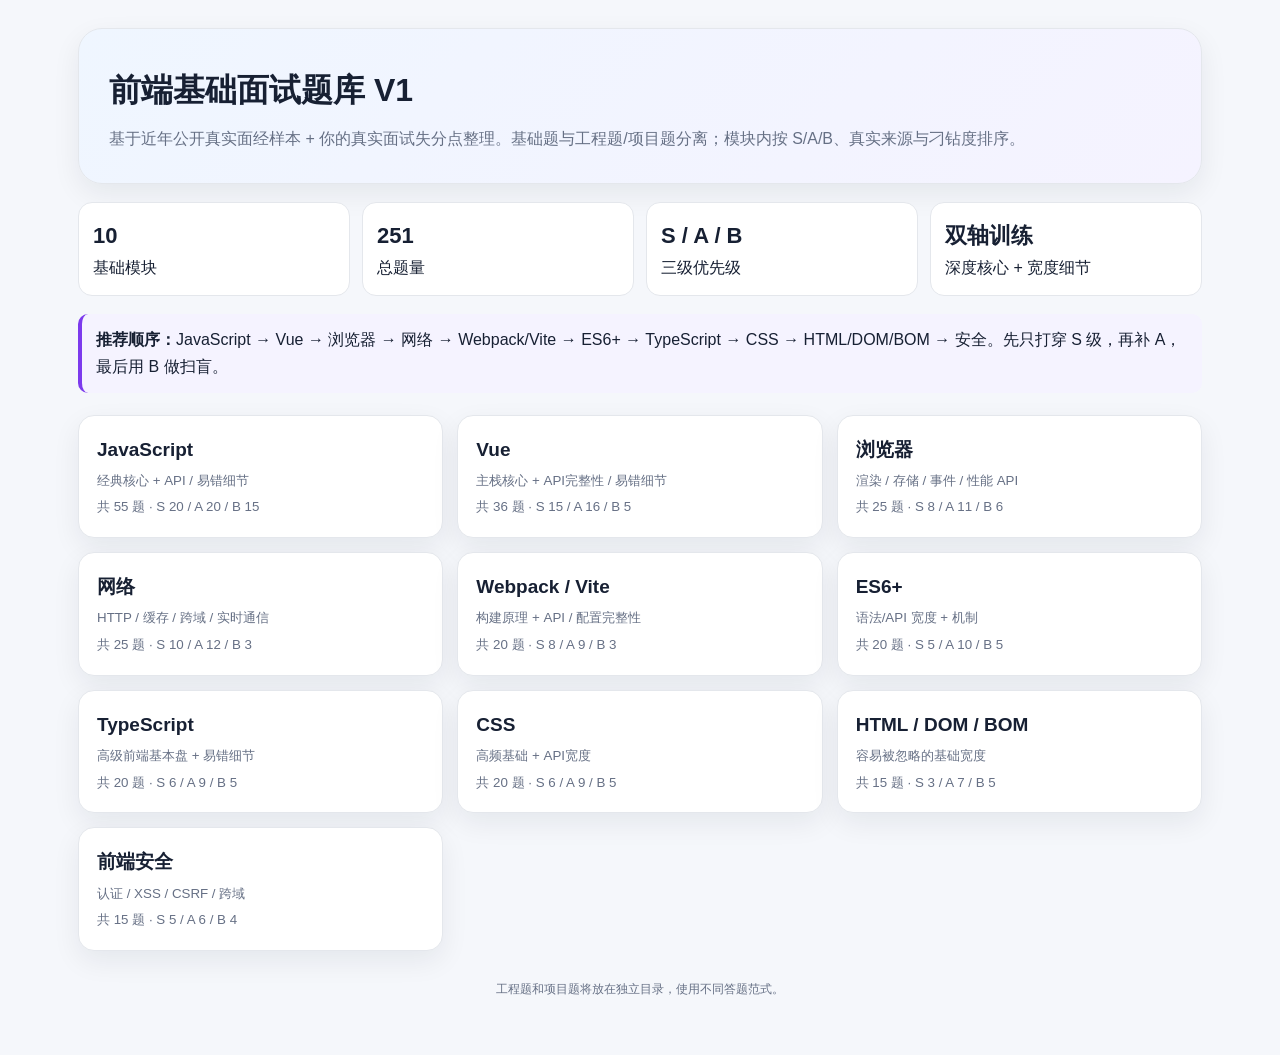
==== index.html @ 4dffb828 "初始化内容" ====
<!doctype html>
<html lang="zh-CN">

<head>
  <meta charset="utf-8">
  <meta name="viewport" content="width=device-width,initial-scale=1">
  <title>前端基础面试题库 V1</title>
  <style>
    :root {
      --bg: #f5f7fb;
      --paper: #fff;
      --text: #172033;
      --muted: #667085;
      --line: #e4e7ec;
      --primary: #2563eb;
      --primary-soft: #eff6ff;
      --accent: #7c3aed;
      --accent-soft: #f5f3ff;
      --warn: #b45309;
      --warn-soft: #fffbeb;
      --danger: #b91c1c;
      --danger-soft: #fef2f2;
      --good: #047857;
      --good-soft: #ecfdf5;
      --shadow: 0 10px 28px rgba(16, 24, 40, .07)
    }

    * {
      box-sizing: border-box
    }

    body {
      margin: 0;
      background: var(--bg);
      color: var(--text);
      font-family: -apple-system, BlinkMacSystemFont, "Segoe UI", "PingFang SC", "Microsoft YaHei", sans-serif;
      line-height: 1.7
    }

    .page {
      max-width: 1180px;
      margin: auto;
      padding: 28px
    }

    .hero {
      background: linear-gradient(135deg, var(--primary-soft), var(--accent-soft));
      border: 1px solid var(--line);
      border-radius: 24px;
      padding: 30px;
      box-shadow: var(--shadow)
    }

    h1 {
      margin: 4px 0 8px;
      font-size: 32px
    }

    .hero p {
      margin: 0;
      color: var(--muted)
    }

    .back {
      display: inline-block;
      margin-bottom: 10px;
      color: var(--primary);
      text-decoration: none;
      font-size: 13px
    }

    .toolbar {
      display: flex;
      gap: 8px;
      flex-wrap: wrap;
      margin-top: 18px
    }

    .btn {
      border: 1px solid var(--line);
      background: var(--paper);
      padding: 8px 12px;
      border-radius: 10px;
      cursor: pointer
    }

    .legend {
      display: flex;
      gap: 8px;
      flex-wrap: wrap;
      margin: 18px 0
    }

    .pill {
      padding: 5px 9px;
      border-radius: 999px;
      border: 1px solid var(--line);
      font-size: 12px
    }

    .s {
      background: var(--danger-soft);
      color: var(--danger)
    }

    .a {
      background: var(--warn-soft);
      color: var(--warn)
    }

    .b {
      background: var(--good-soft);
      color: var(--good)
    }

    .question-card {
      background: var(--paper);
      border: 1px solid var(--line);
      border-radius: 16px;
      margin: 12px 0;
      box-shadow: var(--shadow);
      overflow: hidden
    }

    .head {
      display: grid;
      grid-template-columns: 70px 1fr;
      gap: 12px;
      padding: 16px 18px;
      cursor: pointer
    }

    .rank {
      font-weight: 900;
      font-size: 18px
    }

    .title {
      font-weight: 800;
      font-size: 17px
    }

    .meta {
      display: flex;
      gap: 7px;
      flex-wrap: wrap;
      margin-top: 7px
    }

    .tag {
      font-size: 11px;
      padding: 4px 8px;
      border-radius: 999px;
      border: 1px solid var(--line);
      background: var(--bg);
      color: var(--muted)
    }

    .source {
      background: var(--primary-soft);
      color: var(--primary)
    }

    .body {
      display: none;
      padding: 0 18px 18px;
      border-top: 1px solid var(--line)
    }

    .question-card.open .body {
      display: block
    }

    .note {
      margin-top: 12px;
      background: var(--accent-soft);
      border-left: 4px solid var(--accent);
      padding: 12px 14px;
      border-radius: 10px
    }

    .placeholder {
      margin-top: 10px;
      background: var(--primary-soft);
      border-left: 4px solid var(--primary);
      padding: 12px 14px;
      border-radius: 10px;
      color: var(--muted)
    }

    .section {
      margin: 26px 0 10px;
      font-size: 20px
    }

    .index-grid {
      display: grid;
      grid-template-columns: repeat(3, 1fr);
      gap: 14px;
      margin-top: 22px
    }

    .module {
      display: block;
      text-decoration: none;
      color: var(--text);
      background: var(--paper);
      border: 1px solid var(--line);
      border-radius: 16px;
      padding: 18px;
      box-shadow: var(--shadow)
    }

    .module:hover {
      border-color: var(--primary)
    }

    .module strong {
      font-size: 19px
    }

    .module small {
      display: block;
      color: var(--muted);
      margin-top: 4px
    }

    .footer {
      text-align: center;
      color: var(--muted);
      font-size: 12px;
      padding: 28px
    }

    .summary {
      display: grid;
      grid-template-columns: repeat(4, 1fr);
      gap: 12px;
      margin: 18px 0
    }

    .summary div {
      background: var(--paper);
      border: 1px solid var(--line);
      border-radius: 14px;
      padding: 14px
    }

    .summary strong {
      display: block;
      font-size: 22px
    }

    @media(max-width:800px) {
      .page {
        padding: 14px
      }

      .index-grid {
        grid-template-columns: 1fr
      }

      .summary {
        grid-template-columns: repeat(2, 1fr)
      }

      .head {
        grid-template-columns: 55px 1fr
      }
    }

  </style>
</head>

<body>
  <div class="page">
    <header class="hero">
      <h1>前端基础面试题库 V1</h1>
      <p>基于近年公开真实面经样本 + 你的真实面试失分点整理。基础题与工程题/项目题分离；模块内按 S/A/B、真实来源与刁钻度排序。</p>
    </header>
    <section class="summary">
      <div><strong>10</strong><span>基础模块</span></div>
      <div><strong>251</strong><span>总题量</span></div>
      <div><strong>S / A / B</strong><span>三级优先级</span></div>
      <div><strong>双轴训练</strong><span>深度核心 + 宽度细节</span></div>
    </section>
    <div class="note"><strong>推荐顺序：</strong>JavaScript → Vue → 浏览器 → 网络 → Webpack/Vite → ES6+ → TypeScript → CSS → HTML/DOM/BOM → 安全。先只打穿 S 级，再补 A，最后用 B 做扫盲。</div>
    <div class="index-grid"><a class="module" href="javascript.html"><strong>JavaScript</strong><small>经典核心 + API / 易错细节</small><small>共 55 题 · S 20 / A 20 / B 15</small></a><a class="module" href="vue.html"><strong>Vue</strong><small>主栈核心 + API完整性 / 易错细节</small><small>共 36 题 · S 15 / A 16 / B 5</small></a><a class="module" href="browser.html"><strong>浏览器</strong><small>渲染 / 存储 / 事件 / 性能 API</small><small>共 25 题 · S 8 / A 11 / B 6</small></a><a class="module" href="network.html"><strong>网络</strong><small>HTTP / 缓存 / 跨域 / 实时通信</small><small>共 25 题 · S 10 / A 12 / B 3</small></a><a class="module" href="webpack-vite.html"><strong>Webpack / Vite</strong><small>构建原理 + API / 配置完整性</small><small>共 20 题 · S 8 / A 9 / B 3</small></a><a class="module" href="es6.html"><strong>ES6+</strong><small>语法/API 宽度 + 机制</small><small>共 20 题 · S 5 / A 10 / B 5</small></a><a class="module" href="typescript.html"><strong>TypeScript</strong><small>高级前端基本盘 + 易错细节</small><small>共 20 题 · S 6 / A 9 / B 5</small></a><a class="module" href="css.html"><strong>CSS</strong><small>高频基础 + API宽度</small><small>共 20 题 · S 6 / A 9 / B 5</small></a><a class="module" href="html-dom.html"><strong>HTML / DOM / BOM</strong><small>容易被忽略的基础宽度</small><small>共 15 题 · S 3 / A 7 / B 5</small></a><a class="module" href="security.html"><strong>前端安全</strong><small>认证 / XSS / CSRF / 跨域</small><small>共 15 题 · S 5 / A 6 / B 4</small></a></div>
    <div class="footer">工程题和项目题将放在独立目录，使用不同答题范式。</div>
  </div>
</body>

</html>
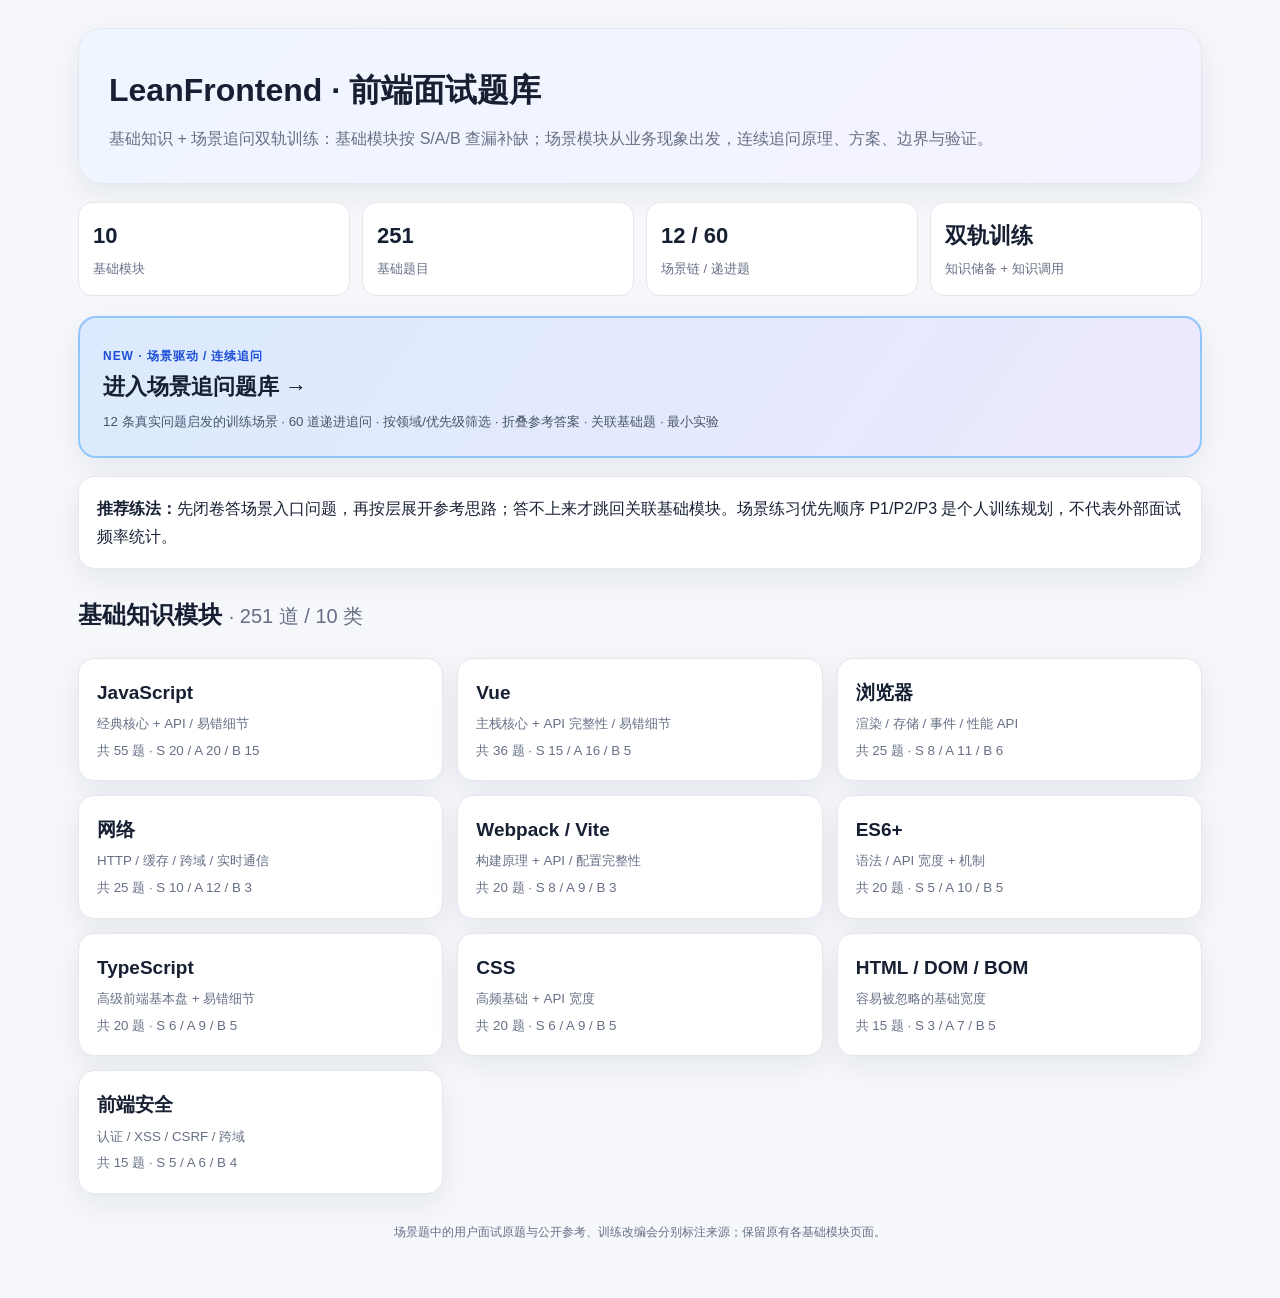
==== commit 7972a0f3: "feat: surface scenario interview practice on homepage" ====
--- a/index.html
+++ b/index.html
@@ -1,293 +1,22 @@
 <!doctype html>
-<html lang="zh-CN">
-
-<head>
-  <meta charset="utf-8">
-  <meta name="viewport" content="width=device-width,initial-scale=1">
-  <title>前端基础面试题库 V1</title>
-  <style>
-    :root {
-      --bg: #f5f7fb;
-      --paper: #fff;
-      --text: #172033;
-      --muted: #667085;
-      --line: #e4e7ec;
-      --primary: #2563eb;
-      --primary-soft: #eff6ff;
-      --accent: #7c3aed;
-      --accent-soft: #f5f3ff;
-      --warn: #b45309;
-      --warn-soft: #fffbeb;
-      --danger: #b91c1c;
-      --danger-soft: #fef2f2;
-      --good: #047857;
-      --good-soft: #ecfdf5;
-      --shadow: 0 10px 28px rgba(16, 24, 40, .07)
-    }
-
-    * {
-      box-sizing: border-box
-    }
-
-    body {
-      margin: 0;
-      background: var(--bg);
-      color: var(--text);
-      font-family: -apple-system, BlinkMacSystemFont, "Segoe UI", "PingFang SC", "Microsoft YaHei", sans-serif;
-      line-height: 1.7
-    }
-
-    .page {
-      max-width: 1180px;
-      margin: auto;
-      padding: 28px
-    }
-
-    .hero {
-      background: linear-gradient(135deg, var(--primary-soft), var(--accent-soft));
-      border: 1px solid var(--line);
-      border-radius: 24px;
-      padding: 30px;
-      box-shadow: var(--shadow)
-    }
-
-    h1 {
-      margin: 4px 0 8px;
-      font-size: 32px
-    }
-
-    .hero p {
-      margin: 0;
-      color: var(--muted)
-    }
-
-    .back {
-      display: inline-block;
-      margin-bottom: 10px;
-      color: var(--primary);
-      text-decoration: none;
-      font-size: 13px
-    }
-
-    .toolbar {
-      display: flex;
-      gap: 8px;
-      flex-wrap: wrap;
-      margin-top: 18px
-    }
-
-    .btn {
-      border: 1px solid var(--line);
-      background: var(--paper);
-      padding: 8px 12px;
-      border-radius: 10px;
-      cursor: pointer
-    }
-
-    .legend {
-      display: flex;
-      gap: 8px;
-      flex-wrap: wrap;
-      margin: 18px 0
-    }
-
-    .pill {
-      padding: 5px 9px;
-      border-radius: 999px;
-      border: 1px solid var(--line);
-      font-size: 12px
-    }
-
-    .s {
-      background: var(--danger-soft);
-      color: var(--danger)
-    }
-
-    .a {
-      background: var(--warn-soft);
-      color: var(--warn)
-    }
-
-    .b {
-      background: var(--good-soft);
-      color: var(--good)
-    }
-
-    .question-card {
-      background: var(--paper);
-      border: 1px solid var(--line);
-      border-radius: 16px;
-      margin: 12px 0;
-      box-shadow: var(--shadow);
-      overflow: hidden
-    }
-
-    .head {
-      display: grid;
-      grid-template-columns: 70px 1fr;
-      gap: 12px;
-      padding: 16px 18px;
-      cursor: pointer
-    }
-
-    .rank {
-      font-weight: 900;
-      font-size: 18px
-    }
-
-    .title {
-      font-weight: 800;
-      font-size: 17px
-    }
-
-    .meta {
-      display: flex;
-      gap: 7px;
-      flex-wrap: wrap;
-      margin-top: 7px
-    }
-
-    .tag {
-      font-size: 11px;
-      padding: 4px 8px;
-      border-radius: 999px;
-      border: 1px solid var(--line);
-      background: var(--bg);
-      color: var(--muted)
-    }
-
-    .source {
-      background: var(--primary-soft);
-      color: var(--primary)
-    }
-
-    .body {
-      display: none;
-      padding: 0 18px 18px;
-      border-top: 1px solid var(--line)
-    }
-
-    .question-card.open .body {
-      display: block
-    }
-
-    .note {
-      margin-top: 12px;
-      background: var(--accent-soft);
-      border-left: 4px solid var(--accent);
-      padding: 12px 14px;
-      border-radius: 10px
-    }
-
-    .placeholder {
-      margin-top: 10px;
-      background: var(--primary-soft);
-      border-left: 4px solid var(--primary);
-      padding: 12px 14px;
-      border-radius: 10px;
-      color: var(--muted)
-    }
-
-    .section {
-      margin: 26px 0 10px;
-      font-size: 20px
-    }
-
-    .index-grid {
-      display: grid;
-      grid-template-columns: repeat(3, 1fr);
-      gap: 14px;
-      margin-top: 22px
-    }
-
-    .module {
-      display: block;
-      text-decoration: none;
-      color: var(--text);
-      background: var(--paper);
-      border: 1px solid var(--line);
-      border-radius: 16px;
-      padding: 18px;
-      box-shadow: var(--shadow)
-    }
-
-    .module:hover {
-      border-color: var(--primary)
-    }
-
-    .module strong {
-      font-size: 19px
-    }
-
-    .module small {
-      display: block;
-      color: var(--muted);
-      margin-top: 4px
-    }
-
-    .footer {
-      text-align: center;
-      color: var(--muted);
-      font-size: 12px;
-      padding: 28px
-    }
-
-    .summary {
-      display: grid;
-      grid-template-columns: repeat(4, 1fr);
-      gap: 12px;
-      margin: 18px 0
-    }
-
-    .summary div {
-      background: var(--paper);
-      border: 1px solid var(--line);
-      border-radius: 14px;
-      padding: 14px
-    }
-
-    .summary strong {
-      display: block;
-      font-size: 22px
-    }
-
-    @media(max-width:800px) {
-      .page {
-        padding: 14px
-      }
-
-      .index-grid {
-        grid-template-columns: 1fr
-      }
-
-      .summary {
-        grid-template-columns: repeat(2, 1fr)
-      }
-
-      .head {
-        grid-template-columns: 55px 1fr
-      }
-    }
-
-  </style>
-</head>
-
-<body>
-  <div class="page">
-    <header class="hero">
-      <h1>前端基础面试题库 V1</h1>
-      <p>基于近年公开真实面经样本 + 你的真实面试失分点整理。基础题与工程题/项目题分离；模块内按 S/A/B、真实来源与刁钻度排序。</p>
-    </header>
-    <section class="summary">
-      <div><strong>10</strong><span>基础模块</span></div>
-      <div><strong>251</strong><span>总题量</span></div>
-      <div><strong>S / A / B</strong><span>三级优先级</span></div>
-      <div><strong>双轴训练</strong><span>深度核心 + 宽度细节</span></div>
-    </section>
-    <div class="note"><strong>推荐顺序：</strong>JavaScript → Vue → 浏览器 → 网络 → Webpack/Vite → ES6+ → TypeScript → CSS → HTML/DOM/BOM → 安全。先只打穿 S 级，再补 A，最后用 B 做扫盲。</div>
-    <div class="index-grid"><a class="module" href="javascript.html"><strong>JavaScript</strong><small>经典核心 + API / 易错细节</small><small>共 55 题 · S 20 / A 20 / B 15</small></a><a class="module" href="vue.html"><strong>Vue</strong><small>主栈核心 + API完整性 / 易错细节</small><small>共 36 题 · S 15 / A 16 / B 5</small></a><a class="module" href="browser.html"><strong>浏览器</strong><small>渲染 / 存储 / 事件 / 性能 API</small><small>共 25 题 · S 8 / A 11 / B 6</small></a><a class="module" href="network.html"><strong>网络</strong><small>HTTP / 缓存 / 跨域 / 实时通信</small><small>共 25 题 · S 10 / A 12 / B 3</small></a><a class="module" href="webpack-vite.html"><strong>Webpack / Vite</strong><small>构建原理 + API / 配置完整性</small><small>共 20 题 · S 8 / A 9 / B 3</small></a><a class="module" href="es6.html"><strong>ES6+</strong><small>语法/API 宽度 + 机制</small><small>共 20 题 · S 5 / A 10 / B 5</small></a><a class="module" href="typescript.html"><strong>TypeScript</strong><small>高级前端基本盘 + 易错细节</small><small>共 20 题 · S 6 / A 9 / B 5</small></a><a class="module" href="css.html"><strong>CSS</strong><small>高频基础 + API宽度</small><small>共 20 题 · S 6 / A 9 / B 5</small></a><a class="module" href="html-dom.html"><strong>HTML / DOM / BOM</strong><small>容易被忽略的基础宽度</small><small>共 15 题 · S 3 / A 7 / B 5</small></a><a class="module" href="security.html"><strong>前端安全</strong><small>认证 / XSS / CSRF / 跨域</small><small>共 15 题 · S 5 / A 6 / B 4</small></a></div>
-    <div class="footer">工程题和项目题将放在独立目录，使用不同答题范式。</div>
-  </div>
-</body>
-
-</html>
+<html lang="zh-CN"><head><meta charset="utf-8"><meta name="viewport" content="width=device-width,initial-scale=1"><title>LeanFrontend · 前端面试题库</title>
+<style>
+:root{--bg:#f5f7fb;--paper:#fff;--text:#172033;--muted:#667085;--line:#e4e7ec;--primary:#2563eb;--primary-soft:#eff6ff;--accent-soft:#f5f3ff;--warn:#b45309;--warn-soft:#fffbeb;--danger:#b91c1c;--danger-soft:#fef2f2;--good:#047857;--good-soft:#ecfdf5;--shadow:0 10px 28px rgba(16,24,40,.07)}*{box-sizing:border-box}body{margin:0;background:var(--bg);color:var(--text);font-family:-apple-system,BlinkMacSystemFont,'Segoe UI','PingFang SC','Microsoft YaHei',sans-serif;line-height:1.7}.page{max-width:1180px;margin:auto;padding:28px}.hero{background:linear-gradient(135deg,var(--primary-soft),var(--accent-soft));border:1px solid var(--line);border-radius:24px;padding:30px;box-shadow:var(--shadow)}h1{margin:4px 0 8px;font-size:32px}.hero p{margin:0;color:var(--muted)}.note{margin:18px 0;background:var(--paper);border:1px solid var(--line);border-radius:16px;padding:18px;box-shadow:var(--shadow)}.summary{display:grid;grid-template-columns:repeat(4,1fr);gap:12px;margin:18px 0}.summary div{background:var(--paper);border:1px solid var(--line);border-radius:14px;padding:14px}.summary strong{display:block;font-size:22px}.summary span{color:var(--muted);font-size:13px}.index-grid{display:grid;grid-template-columns:repeat(3,1fr);gap:14px;margin-top:22px}.module{display:block;text-decoration:none;color:var(--text);background:var(--paper);border:1px solid var(--line);border-radius:16px;padding:18px;box-shadow:var(--shadow)}.module:hover{border-color:var(--primary)}.module strong{font-size:19px}.module small{display:block;color:var(--muted);margin-top:4px}.scenario{display:block;margin-top:20px;padding:23px;text-decoration:none;color:var(--text);background:linear-gradient(125deg,#dbeafe,#ede9fe);border:2px solid #93c5fd;border-radius:18px;box-shadow:var(--shadow)}.scenario strong{font-size:22px}.scenario small{display:block;color:#475569;margin-top:5px}.eyebrow{font-size:12px;letter-spacing:.08em;color:#1d4ed8;font-weight:800}.section{margin:26px 0 8px}.footer{text-align:center;color:var(--muted);font-size:12px;padding:28px}@media(max-width:800px){.page{padding:14px}.index-grid{grid-template-columns:1fr}.summary{grid-template-columns:repeat(2,1fr)}.hero{padding:22px}h1{font-size:26px}}
+</style></head>
+<body><main class="page"><header class="hero"><h1>LeanFrontend · 前端面试题库</h1><p>基础知识 + 场景追问双轨训练：基础模块按 S/A/B 查漏补缺；场景模块从业务现象出发，连续追问原理、方案、边界与验证。</p></header>
+<section class="summary"><div><strong>10</strong><span>基础模块</span></div><div><strong>251</strong><span>基础题目</span></div><div><strong>12 / 60</strong><span>场景链 / 递进题</span></div><div><strong>双轨训练</strong><span>知识储备 + 知识调用</span></div></section>
+<a class="scenario" href="scenarios.html"><span class="eyebrow">NEW · 场景驱动 / 连续追问</span><br><strong>进入场景追问题库 →</strong><small>12 条真实问题启发的训练场景 · 60 道递进追问 · 按领域/优先级筛选 · 折叠参考答案 · 关联基础题 · 最小实验</small></a>
+<div class="note"><strong>推荐练法：</strong>先闭卷答场景入口问题，再按层展开参考思路；答不上来才跳回关联基础模块。场景练习优先顺序 P1/P2/P3 是个人训练规划，不代表外部面试频率统计。</div>
+<h2 class="section">基础知识模块 <small style="font-weight:normal;color:var(--muted)">· 251 道 / 10 类</small></h2>
+<div class="index-grid">
+<a class="module" href="javascript.html"><strong>JavaScript</strong><small>经典核心 + API / 易错细节</small><small>共 55 题 · S 20 / A 20 / B 15</small></a>
+<a class="module" href="vue.html"><strong>Vue</strong><small>主栈核心 + API 完整性 / 易错细节</small><small>共 36 题 · S 15 / A 16 / B 5</small></a>
+<a class="module" href="browser.html"><strong>浏览器</strong><small>渲染 / 存储 / 事件 / 性能 API</small><small>共 25 题 · S 8 / A 11 / B 6</small></a>
+<a class="module" href="network.html"><strong>网络</strong><small>HTTP / 缓存 / 跨域 / 实时通信</small><small>共 25 题 · S 10 / A 12 / B 3</small></a>
+<a class="module" href="webpack-vite.html"><strong>Webpack / Vite</strong><small>构建原理 + API / 配置完整性</small><small>共 20 题 · S 8 / A 9 / B 3</small></a>
+<a class="module" href="es6.html"><strong>ES6+</strong><small>语法 / API 宽度 + 机制</small><small>共 20 题 · S 5 / A 10 / B 5</small></a>
+<a class="module" href="typescript.html"><strong>TypeScript</strong><small>高级前端基本盘 + 易错细节</small><small>共 20 题 · S 6 / A 9 / B 5</small></a>
+<a class="module" href="css.html"><strong>CSS</strong><small>高频基础 + API 宽度</small><small>共 20 题 · S 6 / A 9 / B 5</small></a>
+<a class="module" href="html-dom.html"><strong>HTML / DOM / BOM</strong><small>容易被忽略的基础宽度</small><small>共 15 题 · S 3 / A 7 / B 5</small></a>
+<a class="module" href="security.html"><strong>前端安全</strong><small>认证 / XSS / CSRF / 跨域</small><small>共 15 题 · S 5 / A 6 / B 4</small></a>
+</div><footer class="footer">场景题中的用户面试原题与公开参考、训练改编会分别标注来源；保留原有各基础模块页面。</footer></main></body></html>
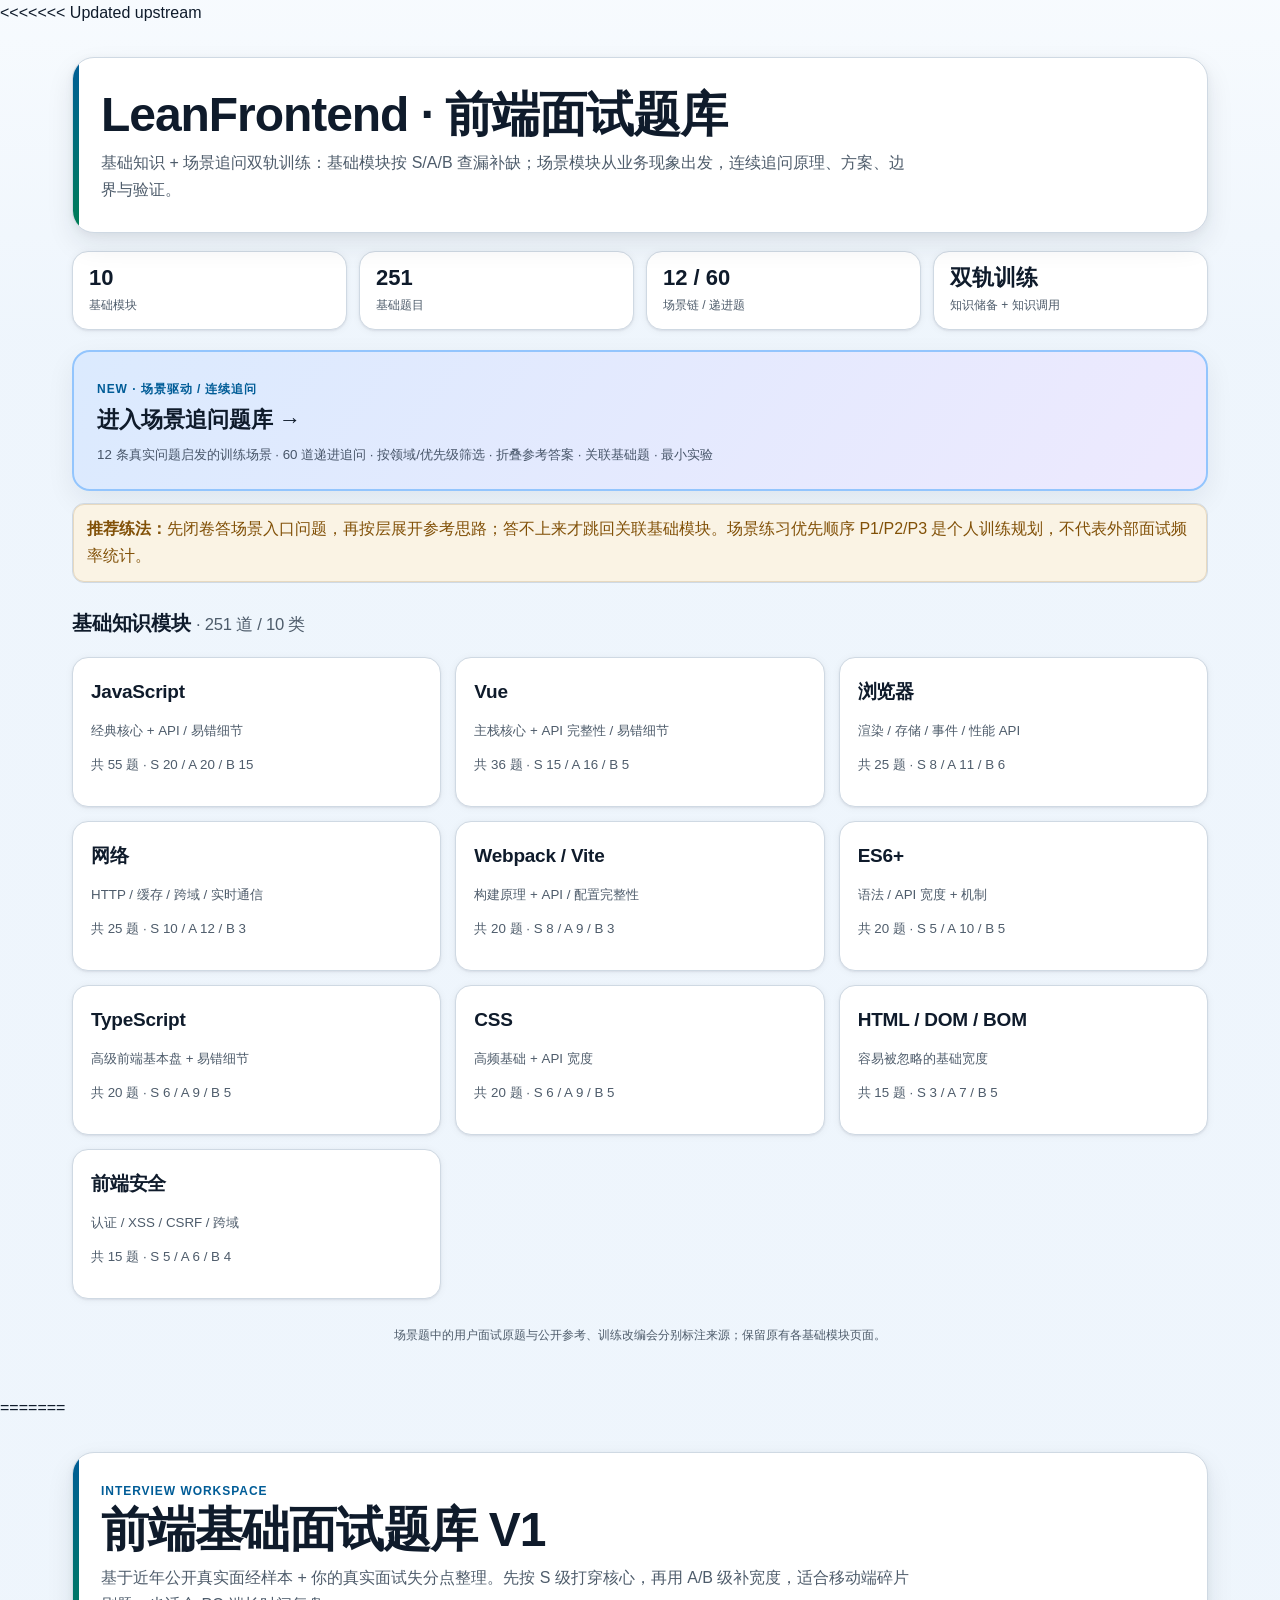
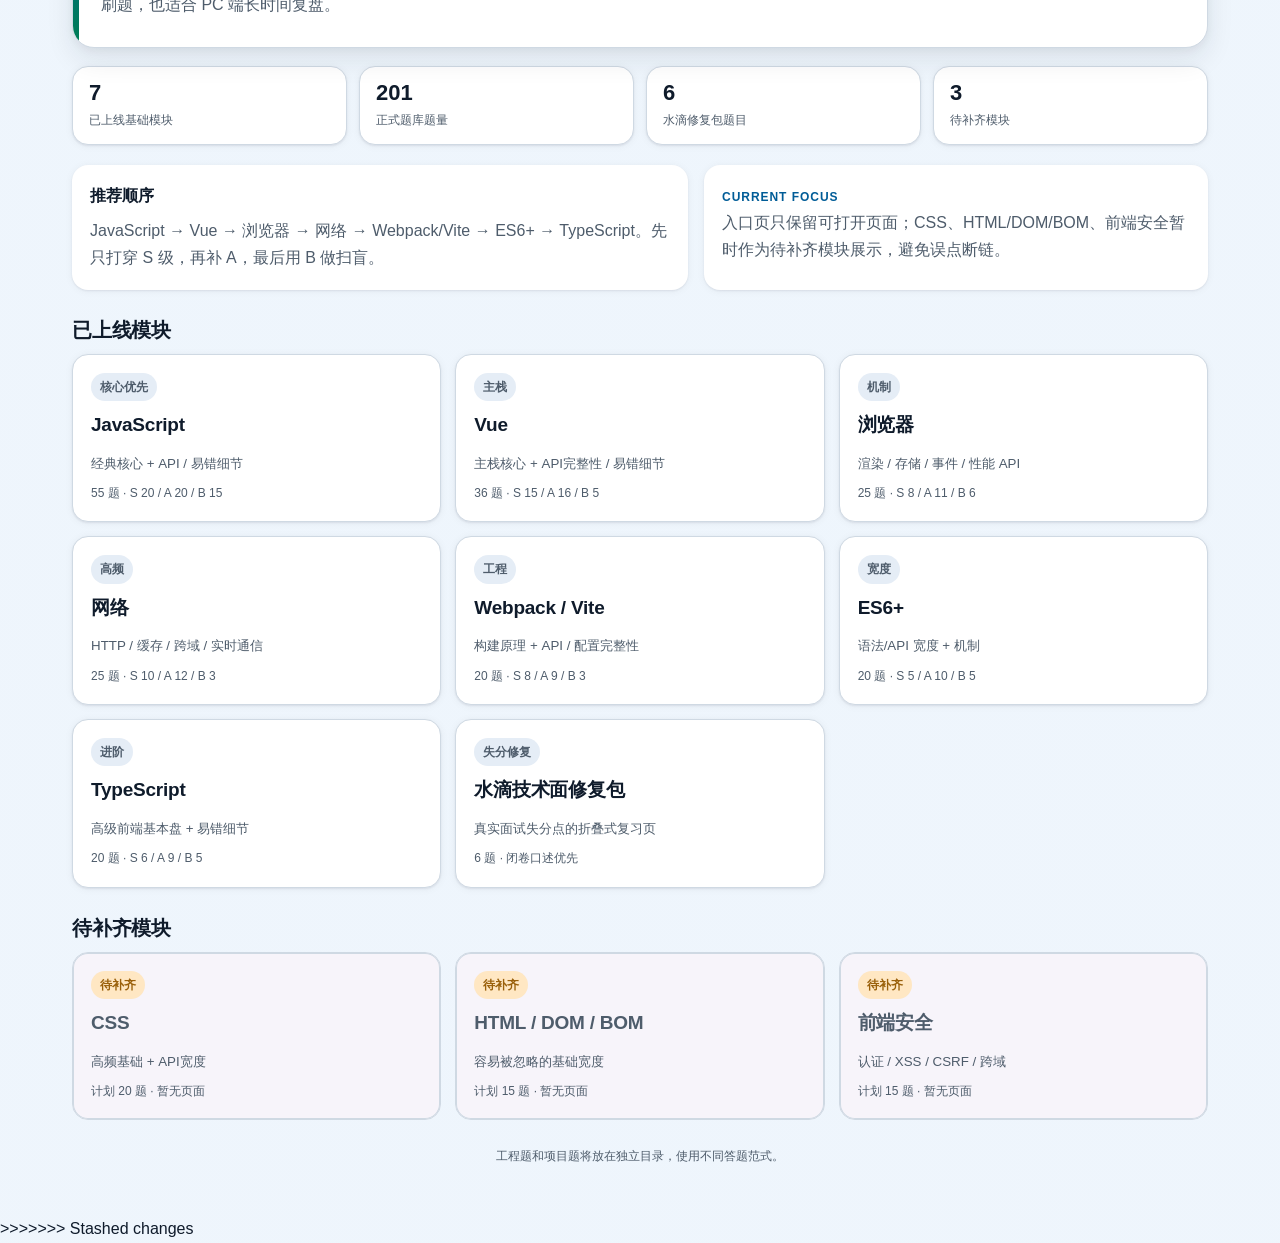
==== commit af5c5896: "补全动画效果" ====
--- a/index.html
+++ b/index.html
@@ -1,4 +1,5 @@
 <!doctype html>
+<<<<<<< Updated upstream
 <html lang="zh-CN"><head><meta charset="utf-8"><meta name="viewport" content="width=device-width,initial-scale=1"><title>LeanFrontend · 前端面试题库</title>
 <style>
 :root{--bg:#f5f7fb;--paper:#fff;--text:#172033;--muted:#667085;--line:#e4e7ec;--primary:#2563eb;--primary-soft:#eff6ff;--accent-soft:#f5f3ff;--warn:#b45309;--warn-soft:#fffbeb;--danger:#b91c1c;--danger-soft:#fef2f2;--good:#047857;--good-soft:#ecfdf5;--shadow:0 10px 28px rgba(16,24,40,.07)}*{box-sizing:border-box}body{margin:0;background:var(--bg);color:var(--text);font-family:-apple-system,BlinkMacSystemFont,'Segoe UI','PingFang SC','Microsoft YaHei',sans-serif;line-height:1.7}.page{max-width:1180px;margin:auto;padding:28px}.hero{background:linear-gradient(135deg,var(--primary-soft),var(--accent-soft));border:1px solid var(--line);border-radius:24px;padding:30px;box-shadow:var(--shadow)}h1{margin:4px 0 8px;font-size:32px}.hero p{margin:0;color:var(--muted)}.note{margin:18px 0;background:var(--paper);border:1px solid var(--line);border-radius:16px;padding:18px;box-shadow:var(--shadow)}.summary{display:grid;grid-template-columns:repeat(4,1fr);gap:12px;margin:18px 0}.summary div{background:var(--paper);border:1px solid var(--line);border-radius:14px;padding:14px}.summary strong{display:block;font-size:22px}.summary span{color:var(--muted);font-size:13px}.index-grid{display:grid;grid-template-columns:repeat(3,1fr);gap:14px;margin-top:22px}.module{display:block;text-decoration:none;color:var(--text);background:var(--paper);border:1px solid var(--line);border-radius:16px;padding:18px;box-shadow:var(--shadow)}.module:hover{border-color:var(--primary)}.module strong{font-size:19px}.module small{display:block;color:var(--muted);margin-top:4px}.scenario{display:block;margin-top:20px;padding:23px;text-decoration:none;color:var(--text);background:linear-gradient(125deg,#dbeafe,#ede9fe);border:2px solid #93c5fd;border-radius:18px;box-shadow:var(--shadow)}.scenario strong{font-size:22px}.scenario small{display:block;color:#475569;margin-top:5px}.eyebrow{font-size:12px;letter-spacing:.08em;color:#1d4ed8;font-weight:800}.section{margin:26px 0 8px}.footer{text-align:center;color:var(--muted);font-size:12px;padding:28px}@media(max-width:800px){.page{padding:14px}.index-grid{grid-template-columns:1fr}.summary{grid-template-columns:repeat(2,1fr)}.hero{padding:22px}h1{font-size:26px}}
@@ -19,4 +20,126 @@
 <a class="module" href="css.html"><strong>CSS</strong><small>高频基础 + API 宽度</small><small>共 20 题 · S 6 / A 9 / B 5</small></a>
 <a class="module" href="html-dom.html"><strong>HTML / DOM / BOM</strong><small>容易被忽略的基础宽度</small><small>共 15 题 · S 3 / A 7 / B 5</small></a>
 <a class="module" href="security.html"><strong>前端安全</strong><small>认证 / XSS / CSRF / 跨域</small><small>共 15 题 · S 5 / A 6 / B 4</small></a>
-</div><footer class="footer">场景题中的用户面试原题与公开参考、训练改编会分别标注来源；保留原有各基础模块页面。</footer></main></body></html>+</div><footer class="footer">场景题中的用户面试原题与公开参考、训练改编会分别标注来源；保留原有各基础模块页面。</footer></main></body></html>
+=======
+<html lang="zh-CN">
+
+<head>
+  <meta charset="utf-8">
+  <meta name="viewport" content="width=device-width,initial-scale=1">
+  <title>前端基础面试题库 V1</title>
+  <link rel="stylesheet" href="assets/basic.css">
+  <script src="assets/basic.js" defer></script>
+</head>
+
+<body class="home-page">
+  <a class="skip-link" href="#main-content">跳到主要内容</a>
+  <main id="main-content" class="page">
+    <header class="hero">
+      <div class="eyebrow">Interview workspace</div>
+      <h1>前端基础面试题库 V1</h1>
+      <p>基于近年公开真实面经样本 + 你的真实面试失分点整理。先按 S 级打穿核心，再用 A/B 级补宽度，适合移动端碎片刷题，也适合 PC 端长时间复盘。</p>
+    </header>
+
+    <section class="summary" aria-label="题库概览">
+      <div><strong>7</strong><span>已上线基础模块</span></div>
+      <div><strong>201</strong><span>正式题库题量</span></div>
+      <div><strong>6</strong><span>水滴修复包题目</span></div>
+      <div><strong>3</strong><span>待补齐模块</span></div>
+    </section>
+
+    <section class="home-intro" aria-label="学习路径">
+      <div class="learning-path">
+        <strong>推荐顺序</strong>
+        <p>JavaScript → Vue → 浏览器 → 网络 → Webpack/Vite → ES6+ → TypeScript。先只打穿 S 级，再补 A，最后用 B 做扫盲。</p>
+      </div>
+      <div class="module-panel">
+        <span class="section-kicker">Current focus</span>
+        <p>入口页只保留可打开页面；CSS、HTML/DOM/BOM、前端安全暂时作为待补齐模块展示，避免误点断链。</p>
+      </div>
+    </section>
+
+    <section class="module-section" aria-labelledby="ready-modules">
+      <h2 id="ready-modules">已上线模块</h2>
+      <div class="module-grid">
+        <a class="module" href="javascript.html">
+          <span class="module-status">核心优先</span>
+          <strong>JavaScript</strong>
+          <small>经典核心 + API / 易错细节</small>
+          <span class="module-count">55 题 · S 20 / A 20 / B 15</span>
+        </a>
+        <a class="module" href="vue.html">
+          <span class="module-status">主栈</span>
+          <strong>Vue</strong>
+          <small>主栈核心 + API完整性 / 易错细节</small>
+          <span class="module-count">36 题 · S 15 / A 16 / B 5</span>
+        </a>
+        <a class="module" href="browser.html">
+          <span class="module-status">机制</span>
+          <strong>浏览器</strong>
+          <small>渲染 / 存储 / 事件 / 性能 API</small>
+          <span class="module-count">25 题 · S 8 / A 11 / B 6</span>
+        </a>
+        <a class="module" href="network.html">
+          <span class="module-status">高频</span>
+          <strong>网络</strong>
+          <small>HTTP / 缓存 / 跨域 / 实时通信</small>
+          <span class="module-count">25 题 · S 10 / A 12 / B 3</span>
+        </a>
+        <a class="module" href="webpack-vite.html">
+          <span class="module-status">工程</span>
+          <strong>Webpack / Vite</strong>
+          <small>构建原理 + API / 配置完整性</small>
+          <span class="module-count">20 题 · S 8 / A 9 / B 3</span>
+        </a>
+        <a class="module" href="es6.html">
+          <span class="module-status">宽度</span>
+          <strong>ES6+</strong>
+          <small>语法/API 宽度 + 机制</small>
+          <span class="module-count">20 题 · S 5 / A 10 / B 5</span>
+        </a>
+        <a class="module" href="typescript.html">
+          <span class="module-status">进阶</span>
+          <strong>TypeScript</strong>
+          <small>高级前端基本盘 + 易错细节</small>
+          <span class="module-count">20 题 · S 6 / A 9 / B 5</span>
+        </a>
+        <a class="module" href="shuidi_frontend_basic_interview_notes.html">
+          <span class="module-status">失分修复</span>
+          <strong>水滴技术面修复包</strong>
+          <small>真实面试失分点的折叠式复习页</small>
+          <span class="module-count">6 题 · 闭卷口述优先</span>
+        </a>
+      </div>
+    </section>
+
+    <section class="module-section" aria-labelledby="pending-modules">
+      <h2 id="pending-modules">待补齐模块</h2>
+      <div class="module-grid">
+        <div class="module is-disabled" aria-disabled="true">
+          <span class="module-status">待补齐</span>
+          <strong>CSS</strong>
+          <small>高频基础 + API宽度</small>
+          <span class="module-count">计划 20 题 · 暂无页面</span>
+        </div>
+        <div class="module is-disabled" aria-disabled="true">
+          <span class="module-status">待补齐</span>
+          <strong>HTML / DOM / BOM</strong>
+          <small>容易被忽略的基础宽度</small>
+          <span class="module-count">计划 15 题 · 暂无页面</span>
+        </div>
+        <div class="module is-disabled" aria-disabled="true">
+          <span class="module-status">待补齐</span>
+          <strong>前端安全</strong>
+          <small>认证 / XSS / CSRF / 跨域</small>
+          <span class="module-count">计划 15 题 · 暂无页面</span>
+        </div>
+      </div>
+    </section>
+
+    <div class="footer">工程题和项目题将放在独立目录，使用不同答题范式。</div>
+  </main>
+</body>
+
+</html>
+>>>>>>> Stashed changes
--- a/assets/basic.css
+++ b/assets/basic.css
@@ -0,0 +1,1485 @@
+:root {
+  color-scheme: light;
+  --bg: oklch(96.8% 0.012 248);
+  --paper: oklch(99.2% 0.004 248);
+  --paper-strong: oklch(100% 0 0);
+  --surface: oklch(94.3% 0.015 248);
+  --surface-warm: oklch(96.6% 0.022 88);
+  --text: oklch(22% 0.035 254);
+  --muted: oklch(47% 0.03 250);
+  --subtle: oklch(61% 0.026 250);
+  --line: oklch(88% 0.018 248);
+  --line-strong: oklch(79% 0.024 248);
+  --primary: oklch(45% 0.135 239);
+  --primary-soft: oklch(92% 0.045 236);
+  --accent: oklch(52% 0.118 162);
+  --accent-soft: oklch(92.5% 0.052 162);
+  --warn: oklch(54% 0.115 68);
+  --warn-soft: oklch(94% 0.055 78);
+  --danger: oklch(48% 0.145 28);
+  --danger-soft: oklch(94% 0.047 28);
+  --good: oklch(45% 0.12 154);
+  --good-soft: oklch(92% 0.053 154);
+  --code: oklch(19% 0.03 252);
+  --shadow-sm: 0 1px 2px rgba(20, 29, 45, .08), 0 1px 8px rgba(20, 29, 45, .05);
+  --shadow-md: 0 12px 28px rgba(20, 29, 45, .09), 0 2px 8px rgba(20, 29, 45, .05);
+  --radius-xs: 6px;
+  --radius-sm: 8px;
+  --radius-md: 12px;
+  --radius-lg: 16px;
+  --radius-xl: 22px;
+  --radius-pill: 999px;
+  --ease: cubic-bezier(.16, 1, .3, 1);
+}
+
+* {
+  box-sizing: border-box;
+}
+
+html {
+  scroll-behavior: smooth;
+}
+
+body {
+  margin: 0;
+  min-width: 320px;
+  background:
+    linear-gradient(180deg, oklch(98.5% 0.006 248), var(--bg) 340px),
+    var(--bg);
+  color: var(--text);
+  font-family: ui-sans-serif, -apple-system, BlinkMacSystemFont, "Segoe UI", "PingFang SC", "Microsoft YaHei", Arial, sans-serif;
+  line-height: 1.68;
+  -webkit-font-smoothing: antialiased;
+  -moz-osx-font-smoothing: grayscale;
+  text-rendering: optimizeLegibility;
+}
+
+button,
+input {
+  font: inherit;
+}
+
+button,
+a,
+summary,
+.head,
+.question-head {
+  touch-action: manipulation;
+}
+
+a {
+  color: inherit;
+}
+
+[hidden] {
+  display: none !important;
+}
+
+.sr-only {
+  position: absolute;
+  width: 1px;
+  height: 1px;
+  padding: 0;
+  margin: -1px;
+  overflow: hidden;
+  clip: rect(0, 0, 0, 0);
+  white-space: nowrap;
+  border: 0;
+}
+
+.skip-link {
+  position: fixed;
+  left: 18px;
+  top: 14px;
+  z-index: 50;
+  transform: translateY(-140%);
+  border-radius: var(--radius-sm);
+  background: var(--text);
+  color: var(--paper-strong);
+  padding: 9px 12px;
+  text-decoration: none;
+  transition: transform 160ms var(--ease);
+}
+
+.skip-link:focus {
+  transform: translateY(0);
+}
+
+:focus-visible {
+  outline: 3px solid color-mix(in oklch, var(--primary), white 35%);
+  outline-offset: 3px;
+}
+
+.page {
+  width: min(1180px, 100%);
+  margin: 0 auto;
+  padding: 28px max(22px, env(safe-area-inset-left)) 40px max(22px, env(safe-area-inset-right));
+}
+
+.home-page .page {
+  padding-top: 30px;
+}
+
+.hero {
+  position: relative;
+  overflow: hidden;
+  border-radius: var(--radius-xl);
+  background: var(--paper-strong);
+  padding: 28px;
+  box-shadow: var(--shadow-md);
+}
+
+.hero::before {
+  content: "";
+  position: absolute;
+  inset: 0 auto 0 0;
+  width: 6px;
+  background: linear-gradient(180deg, var(--primary), var(--accent));
+}
+
+.eyebrow,
+.section-kicker {
+  color: var(--primary);
+  font-size: 12px;
+  font-weight: 850;
+  letter-spacing: .08em;
+  text-transform: uppercase;
+}
+
+h1,
+h2,
+h3 {
+  text-wrap: balance;
+}
+
+h1 {
+  margin: 5px 0 10px;
+  max-width: 820px;
+  font-size: clamp(30px, 5vw, 48px);
+  line-height: 1.02;
+  letter-spacing: -.022em;
+}
+
+.hero p {
+  margin: 0;
+  max-width: 820px;
+  color: var(--muted);
+  text-wrap: pretty;
+}
+
+.back {
+  display: inline-flex;
+  min-height: 40px;
+  align-items: center;
+  gap: 6px;
+  margin: -4px 0 6px;
+  color: var(--primary);
+  font-size: 13px;
+  font-weight: 760;
+  text-decoration: none;
+}
+
+.toolbar {
+  display: flex;
+  flex-wrap: wrap;
+  gap: 9px;
+  margin-top: 18px;
+}
+
+.toolbar.study-controls {
+  position: sticky;
+  top: 0;
+  z-index: 20;
+  align-items: center;
+  margin: 14px 0 18px;
+  padding: 10px;
+  border-radius: var(--radius-lg);
+  background: color-mix(in oklch, var(--paper-strong), transparent 5%);
+  box-shadow: var(--shadow-sm);
+}
+
+.search-control {
+  position: relative;
+  flex: 1 1 280px;
+  min-width: min(100%, 260px);
+}
+
+.search-control input {
+  width: 100%;
+  min-height: 44px;
+  border: 1px solid var(--line);
+  border-radius: var(--radius-md);
+  background: var(--paper-strong);
+  color: var(--text);
+  padding: 10px 42px 10px 40px;
+}
+
+.search-control::before {
+  content: "⌕";
+  position: absolute;
+  left: 14px;
+  top: 50%;
+  transform: translateY(-52%);
+  color: var(--subtle);
+  font-size: 19px;
+}
+
+.clear-search {
+  position: absolute;
+  right: 5px;
+  top: 50%;
+  width: 34px;
+  min-width: 34px;
+  height: 34px;
+  min-height: 34px;
+  transform: translateY(-50%);
+  border: 0;
+  border-radius: var(--radius-sm);
+  background: transparent;
+  color: var(--subtle);
+  cursor: pointer;
+}
+
+.filter-group,
+.action-group {
+  display: flex;
+  flex-wrap: wrap;
+  gap: 8px;
+}
+
+.btn,
+.review-btn {
+  min-height: 40px;
+  border: 1px solid var(--line);
+  border-radius: var(--radius-md);
+  background: var(--paper-strong);
+  color: var(--text);
+  padding: 8px 12px;
+  font-size: 13px;
+  font-weight: 720;
+  cursor: pointer;
+  transition-property: transform, box-shadow, background-color, border-color, color;
+  transition-duration: 160ms;
+  transition-timing-function: var(--ease);
+}
+
+.btn:active,
+.review-btn:active,
+.module:active,
+.head:active,
+.question-head:active {
+  transform: scale(.98);
+}
+
+.btn[aria-pressed="true"] {
+  border-color: color-mix(in oklch, var(--primary), black 5%);
+  background: var(--primary);
+  color: var(--paper-strong);
+}
+
+.results-status {
+  display: inline-flex;
+  min-height: 36px;
+  align-items: center;
+  margin-left: auto;
+  color: var(--muted);
+  font-size: 12px;
+  font-variant-numeric: tabular-nums;
+}
+
+.summary,
+.stats {
+  display: grid;
+  grid-template-columns: repeat(4, minmax(0, 1fr));
+  gap: 12px;
+  margin: 18px 0 20px;
+}
+
+.summary div,
+.stat {
+  min-width: 0;
+  border-radius: var(--radius-lg);
+  background: var(--paper-strong);
+  padding: 14px 16px;
+  box-shadow: var(--shadow-sm);
+}
+
+.summary strong,
+.stat strong {
+  display: block;
+  color: var(--text);
+  font-size: 22px;
+  line-height: 1.1;
+  font-variant-numeric: tabular-nums;
+}
+
+.summary span,
+.stat span {
+  display: block;
+  margin-top: 5px;
+  color: var(--muted);
+  font-size: 12px;
+}
+
+.note,
+.placeholder,
+.version-note,
+.answer,
+.analysis,
+.loss,
+.memory,
+.deps,
+.qa,
+.point,
+.outline-item {
+  border-radius: var(--radius-md);
+  padding: 12px 14px;
+  box-shadow: inset 0 0 0 1px color-mix(in oklch, currentColor, transparent 84%);
+}
+
+.note {
+  margin-top: 12px;
+  background: var(--surface-warm);
+  color: color-mix(in oklch, var(--warn), black 12%);
+}
+
+.placeholder {
+  margin-top: 10px;
+  background: var(--surface);
+  color: var(--muted);
+}
+
+.version-note,
+.answer,
+.point,
+.outline-item {
+  background: var(--primary-soft);
+  color: color-mix(in oklch, var(--primary), black 20%);
+}
+
+.analysis {
+  background: color-mix(in oklch, var(--primary-soft), var(--paper-strong) 26%);
+  color: var(--text);
+}
+
+.follow-up {
+  margin-top: 12px;
+}
+
+.loss {
+  background: var(--danger-soft);
+  color: color-mix(in oklch, var(--danger), black 15%);
+}
+
+.memory {
+  background: var(--good-soft);
+  color: color-mix(in oklch, var(--good), black 20%);
+  font-weight: 760;
+}
+
+.deps {
+  background: var(--surface);
+  color: var(--muted);
+}
+
+.qa {
+  margin: 9px 0;
+  background: var(--paper-strong);
+}
+
+.qa b,
+.qa strong {
+  display: block;
+  margin-bottom: 4px;
+  color: var(--primary);
+}
+
+.legend {
+  display: flex;
+  gap: 8px;
+  flex-wrap: wrap;
+  margin: 18px 0 10px;
+}
+
+.pill,
+.tag,
+.module-status {
+  display: inline-flex;
+  justify-self: start;
+  min-height: 26px;
+  align-items: center;
+  gap: 5px;
+  border-radius: var(--radius-pill);
+  background: var(--surface);
+  color: var(--muted);
+  padding: 4px 9px;
+  font-size: 12px;
+  font-weight: 680;
+}
+
+.s,
+.tag.s {
+  background: var(--danger-soft);
+  color: var(--danger);
+}
+
+.a,
+.tag.a {
+  background: var(--warn-soft);
+  color: var(--warn);
+}
+
+.b,
+.tag.b {
+  background: var(--good-soft);
+  color: var(--good);
+}
+
+.source,
+.tag.source {
+  background: var(--primary-soft);
+  color: var(--primary);
+}
+
+.tag.level {
+  background: var(--warn-soft);
+  color: var(--warn);
+}
+
+.tag.mastery {
+  background: color-mix(in oklch, var(--primary-soft), var(--paper-strong) 15%);
+  color: var(--primary);
+}
+
+.tag.review {
+  background: var(--good-soft);
+  color: var(--good);
+}
+
+.section,
+.section-title,
+.module-section h2 {
+  margin: 28px 0 12px;
+  font-size: 20px;
+  line-height: 1.2;
+  letter-spacing: -.012em;
+}
+
+.question-card {
+  overflow: clip;
+  margin: 12px 0;
+  border-radius: var(--radius-lg);
+  background: var(--paper-strong);
+  box-shadow: var(--shadow-sm);
+  transition-property: transform, box-shadow;
+  transition-duration: 160ms;
+  transition-timing-function: var(--ease);
+}
+
+.head,
+.question-head {
+  display: grid;
+  width: 100%;
+  min-height: 68px;
+  align-items: center;
+  cursor: pointer;
+}
+
+.head {
+  grid-template-columns: 64px 1fr;
+  gap: 12px;
+  padding: 15px 18px;
+}
+
+.question-head {
+  grid-template-columns: 1fr auto;
+  gap: 16px;
+  padding: 18px 20px;
+}
+
+.rank {
+  color: var(--primary);
+  font-size: 18px;
+  font-weight: 900;
+  font-variant-numeric: tabular-nums;
+}
+
+.title,
+.question-title {
+  color: var(--text);
+  font-weight: 820;
+  line-height: 1.45;
+  text-wrap: pretty;
+}
+
+.title {
+  font-size: 17px;
+}
+
+.question-title {
+  margin-bottom: 10px;
+  font-size: 20px;
+}
+
+.meta {
+  display: flex;
+  flex-wrap: wrap;
+  gap: 7px;
+  margin-top: 8px;
+}
+
+.body,
+.question-body {
+  display: none;
+  padding: 0 18px 18px;
+  border-top: 1px solid var(--line);
+}
+
+.question-body {
+  padding: 0 20px 20px;
+}
+
+.question-card.open .body,
+.question-card.is-open .body,
+.question-card.open .question-body,
+.question-card.is-open .question-body {
+  display: block;
+}
+
+.usage-card .question-body {
+  display: block;
+  border-top: 0;
+  padding-top: 22px;
+}
+
+.chevron {
+  display: grid;
+  width: 34px;
+  height: 34px;
+  place-items: center;
+  border-radius: var(--radius-pill);
+  background: var(--surface);
+  color: var(--muted);
+  transition-property: transform, background-color, color;
+  transition-duration: 160ms;
+  transition-timing-function: var(--ease);
+}
+
+.question-card.open .chevron,
+.question-card.is-open .chevron {
+  transform: rotate(180deg);
+}
+
+details {
+  overflow: hidden;
+  margin-top: 10px;
+  border-radius: var(--radius-md);
+  background: var(--paper-strong);
+  box-shadow: inset 0 0 0 1px var(--line);
+}
+
+summary {
+  cursor: pointer;
+  list-style: none;
+  background: var(--surface);
+  padding: 11px 13px;
+  font-weight: 760;
+}
+
+summary::-webkit-details-marker {
+  display: none;
+}
+
+summary::before {
+  content: "▸";
+  display: inline-block;
+  margin-right: 7px;
+  color: var(--primary);
+  transition: transform 160ms var(--ease);
+}
+
+details[open] summary::before {
+  transform: rotate(90deg);
+}
+
+.detail-content {
+  padding: 13px;
+}
+
+.points,
+.outline {
+  display: grid;
+  gap: 8px;
+}
+
+pre,
+.tree {
+  overflow: auto;
+  border-radius: var(--radius-md);
+  background: var(--code);
+  color: oklch(92% 0.01 250);
+  padding: 15px;
+  font-family: "SFMono-Regular", Consolas, "Liberation Mono", monospace;
+  font-size: 13px;
+  line-height: 1.65;
+}
+
+code {
+  font-family: "SFMono-Regular", Consolas, "Liberation Mono", monospace;
+}
+
+:not(pre) > code {
+  border-radius: var(--radius-xs);
+  background: color-mix(in oklch, var(--primary-soft), var(--paper-strong) 14%);
+  color: var(--primary);
+  padding: 1px 5px;
+  font-size: .92em;
+}
+
+table {
+  width: 100%;
+  margin: 10px 0;
+  border-collapse: collapse;
+  font-size: 14px;
+}
+
+th,
+td {
+  border: 1px solid var(--line);
+  padding: 9px 10px;
+  text-align: left;
+  vertical-align: top;
+}
+
+th {
+  background: var(--surface);
+}
+
+.footer {
+  padding: 26px 0 10px;
+  color: var(--muted);
+  text-align: center;
+  font-size: 12px;
+}
+
+.empty-state {
+  margin: 18px 0;
+  border-radius: var(--radius-lg);
+  background: var(--paper-strong);
+  padding: 24px;
+  color: var(--muted);
+  text-align: center;
+  box-shadow: var(--shadow-sm);
+}
+
+.home-intro {
+  display: grid;
+  grid-template-columns: minmax(0, 1.1fr) minmax(280px, .9fr);
+  gap: 16px;
+  align-items: stretch;
+  margin-top: 16px;
+}
+
+.learning-path,
+.module-panel {
+  border-radius: var(--radius-lg);
+  background: var(--paper-strong);
+  padding: 18px;
+  box-shadow: var(--shadow-sm);
+}
+
+.learning-path strong {
+  display: block;
+  margin-bottom: 8px;
+}
+
+.learning-path p,
+.module-panel p {
+  margin: 0;
+  color: var(--muted);
+}
+
+.module-grid {
+  display: grid;
+  grid-template-columns: repeat(3, minmax(0, 1fr));
+  gap: 14px;
+}
+
+.module {
+  display: grid;
+  min-height: 150px;
+  align-content: start;
+  gap: 8px;
+  border-radius: var(--radius-lg);
+  background: var(--paper-strong);
+  padding: 18px;
+  color: var(--text);
+  text-decoration: none;
+  box-shadow: var(--shadow-sm);
+  transition-property: transform, box-shadow;
+  transition-duration: 160ms;
+  transition-timing-function: var(--ease);
+}
+
+.module strong {
+  font-size: 19px;
+  letter-spacing: -.012em;
+}
+
+.module small,
+.module-count {
+  display: block;
+  color: var(--muted);
+}
+
+.module-count {
+  margin-top: auto;
+  font-size: 12px;
+  font-variant-numeric: tabular-nums;
+}
+
+.module.is-disabled {
+  color: var(--muted);
+  background: color-mix(in oklch, var(--surface), var(--paper-strong) 50%);
+  box-shadow: inset 0 0 0 1px var(--line);
+  cursor: not-allowed;
+}
+
+.module.is-disabled .module-status {
+  color: var(--warn);
+  background: var(--warn-soft);
+}
+
+@media (hover: hover) {
+  .btn:hover,
+  .review-btn:hover {
+    border-color: color-mix(in oklch, var(--primary), black 4%);
+    color: var(--primary);
+    box-shadow: var(--shadow-sm);
+  }
+
+  .question-card:hover,
+  .module:not(.is-disabled):hover {
+    transform: translateY(-1px);
+    box-shadow: var(--shadow-md);
+  }
+
+  .head:hover,
+  .question-head:hover {
+    background: color-mix(in oklch, var(--primary-soft), transparent 45%);
+  }
+}
+
+@media (max-width: 860px) {
+  .page {
+    padding: 16px max(14px, env(safe-area-inset-left)) 34px max(14px, env(safe-area-inset-right));
+  }
+
+  .hero {
+    padding: 22px 20px;
+  }
+
+  .summary,
+  .stats {
+    grid-template-columns: repeat(2, minmax(0, 1fr));
+  }
+
+  .home-intro,
+  .module-grid {
+    grid-template-columns: 1fr;
+  }
+
+  .toolbar.study-controls {
+    position: static;
+    margin-left: 0;
+    margin-right: 0;
+    border-radius: var(--radius-md);
+    background: var(--paper-strong);
+  }
+}
+
+@media (max-width: 560px) {
+  body {
+    line-height: 1.62;
+  }
+
+  h1 {
+    font-size: 30px;
+  }
+
+  .summary,
+  .stats {
+    gap: 9px;
+  }
+
+  .summary div,
+  .stat {
+    padding: 12px;
+  }
+
+  .toolbar.study-controls {
+    align-items: stretch;
+  }
+
+  .search-control {
+    flex-basis: 100%;
+  }
+
+  .filter-group,
+  .action-group,
+  .legend {
+    width: 100%;
+    flex-wrap: nowrap;
+    overflow-x: auto;
+    padding-bottom: 2px;
+    scrollbar-width: none;
+  }
+
+  .filter-group::-webkit-scrollbar,
+  .action-group::-webkit-scrollbar,
+  .legend::-webkit-scrollbar {
+    display: none;
+  }
+
+  .btn {
+    flex: 0 0 auto;
+    min-height: 44px;
+    white-space: nowrap;
+  }
+
+  .results-status {
+    width: 100%;
+    margin-left: 0;
+  }
+
+  .head {
+    grid-template-columns: 48px 1fr;
+    gap: 10px;
+    padding: 14px;
+  }
+
+  .question-head {
+    grid-template-columns: 1fr auto;
+    padding: 16px;
+  }
+
+  .body,
+  .question-body {
+    padding: 0 14px 15px;
+  }
+
+  .title {
+    font-size: 16px;
+  }
+
+  .question-title {
+    font-size: 18px;
+  }
+
+  .tag,
+  .pill {
+    max-width: 100%;
+    white-space: normal;
+  }
+}
+
+.mobile-study-shell {
+  display: none;
+}
+
+@media (max-width: 700px) {
+  body.mobile-study-active {
+    overflow: hidden;
+    overscroll-behavior: none;
+    background: var(--bg);
+  }
+
+  body.mobile-study-active > .page,
+  body.mobile-study-active > .skip-link {
+    display: none;
+  }
+
+  body.mobile-study-active > .mobile-study-shell {
+    position: fixed;
+    z-index: 100;
+    inset: 0;
+    display: flex;
+    height: 100vh;
+    height: 100svh;
+    flex-direction: column;
+    overflow: hidden;
+    background: var(--bg);
+    padding-right: max(10px, env(safe-area-inset-right));
+    padding-bottom: env(safe-area-inset-bottom);
+    padding-left: max(10px, env(safe-area-inset-left));
+  }
+
+  .mobile-study-topbar {
+    display: grid;
+    min-height: 58px;
+    grid-template-columns: 44px minmax(0, 1fr) auto;
+    align-items: center;
+    gap: 10px;
+    padding-top: max(8px, env(safe-area-inset-top));
+  }
+
+  .mobile-back-button,
+  .mobile-icon-button,
+  .mobile-study-actions button {
+    display: grid;
+    width: 44px;
+    min-width: 44px;
+    height: 44px;
+    min-height: 44px;
+    place-items: center;
+    border: 0;
+    border-radius: var(--radius-pill);
+    background: var(--paper-strong);
+    color: var(--text);
+    font-size: 22px;
+    line-height: 1;
+    text-decoration: none;
+    box-shadow: var(--shadow-sm);
+    cursor: pointer;
+    transition-property: transform, opacity, background-color;
+    transition-duration: 160ms;
+    transition-timing-function: var(--ease);
+  }
+
+  .mobile-back-button:active,
+  .mobile-icon-button:active,
+  .mobile-study-actions button:active,
+  .mobile-filter-button:active,
+  .mobile-full-answer:active {
+    transform: scale(.96);
+  }
+
+  .mobile-study-heading {
+    min-width: 0;
+  }
+
+  .mobile-study-heading strong,
+  .mobile-study-heading span {
+    display: block;
+    overflow: hidden;
+    text-overflow: ellipsis;
+    white-space: nowrap;
+  }
+
+  .mobile-study-heading strong {
+    font-size: 16px;
+    line-height: 1.25;
+  }
+
+  .mobile-study-heading span {
+    margin-top: 2px;
+    color: var(--muted);
+    font-size: 12px;
+    font-variant-numeric: tabular-nums;
+  }
+
+  .mobile-filter-button {
+    position: relative;
+    min-width: 58px;
+    min-height: 44px;
+    border: 0;
+    border-radius: var(--radius-md);
+    background: var(--paper-strong);
+    color: var(--text);
+    padding: 0 14px;
+    font-size: 13px;
+    font-weight: 760;
+    box-shadow: var(--shadow-sm);
+    cursor: pointer;
+    transition-property: transform, color, background-color;
+    transition-duration: 160ms;
+    transition-timing-function: var(--ease);
+  }
+
+  .mobile-filter-button.has-filter {
+    background: var(--primary);
+    color: var(--paper-strong);
+  }
+
+  .mobile-filter-button.has-filter::after {
+    content: "";
+    position: absolute;
+    top: 7px;
+    right: 7px;
+    width: 6px;
+    height: 6px;
+    border-radius: var(--radius-pill);
+    background: var(--paper-strong);
+  }
+
+  .mobile-study-main {
+    display: grid;
+    flex: 1;
+    min-height: 0;
+    place-items: center;
+    padding: 8px 4px 4px;
+  }
+
+  .swipe-deck {
+    position: relative;
+    width: min(calc(100vw - 28px), 440px);
+    height: calc(100svh - 154px);
+    min-height: 400px;
+    max-height: min(78svh, 680px);
+    perspective: 1200px;
+    touch-action: pan-y;
+  }
+
+  .swipe-card {
+    position: absolute;
+    inset: 0;
+    z-index: 0;
+    margin: 0;
+    opacity: 0;
+    pointer-events: none;
+    transform: translate3d(0, 8px, 0) scale(.98);
+    transform-origin: 50% 92%;
+    transition-property: transform, opacity;
+    transition-duration: 220ms;
+    transition-timing-function: var(--ease);
+    touch-action: pan-y;
+  }
+
+  .swipe-card.is-current {
+    z-index: 3;
+    opacity: 1;
+    pointer-events: auto;
+    transform: translate3d(0, 0, 0) scale(1);
+  }
+
+  .swipe-card.is-next {
+    z-index: 2;
+    opacity: .74;
+    transform: translate3d(0, 12px, 0) scale(.965);
+  }
+
+  .swipe-card.is-prev {
+    z-index: 1;
+    transform: translate3d(0, 12px, 0) scale(.965);
+  }
+
+  .swipe-card.is-revealed {
+    opacity: .92;
+  }
+
+  .swipe-card.is-dragging {
+    transition: none;
+  }
+
+  .swipe-card-inner {
+    position: relative;
+    width: 100%;
+    height: 100%;
+    transform-style: preserve-3d;
+    transition-property: transform;
+    transition-duration: 360ms;
+    transition-timing-function: var(--ease);
+  }
+
+  .swipe-card.is-flipped .swipe-card-inner {
+    transform: rotateY(180deg);
+  }
+
+  .card-face {
+    position: absolute;
+    inset: 0;
+    display: flex;
+    flex-direction: column;
+    overflow: hidden;
+    border-radius: var(--radius-xl);
+    background: var(--paper-strong);
+    box-shadow: 0 22px 54px rgba(20, 29, 45, .16), 0 3px 10px rgba(20, 29, 45, .08);
+    backface-visibility: hidden;
+    -webkit-backface-visibility: hidden;
+  }
+
+  .card-front {
+    overflow-y: auto;
+    overscroll-behavior: contain;
+    padding: 24px 22px 26px;
+    cursor: pointer;
+  }
+
+  .card-back {
+    transform: rotateY(180deg);
+  }
+
+  .swipe-card-topline,
+  .swipe-back-header {
+    display: flex;
+    flex: 0 0 auto;
+    align-items: center;
+    justify-content: space-between;
+    gap: 12px;
+  }
+
+  .swipe-rank {
+    color: var(--primary);
+    font-size: 20px;
+    font-weight: 900;
+    font-variant-numeric: tabular-nums;
+  }
+
+  .swipe-grade {
+    display: inline-flex;
+    min-height: 30px;
+    align-items: center;
+    border-radius: var(--radius-pill);
+    background: var(--primary-soft);
+    color: var(--primary);
+    padding: 4px 11px;
+    font-size: 12px;
+    font-weight: 760;
+  }
+
+  .swipe-question {
+    margin: clamp(32px, 7vh, 64px) 0 24px;
+    color: var(--text);
+    font-size: 24px;
+    font-weight: 850;
+    line-height: 1.42;
+    letter-spacing: 0;
+    text-wrap: pretty;
+  }
+
+  .swipe-card-meta {
+    display: flex;
+    flex-wrap: wrap;
+    gap: 8px;
+    margin-top: auto;
+  }
+
+  .swipe-card-meta .tag {
+    max-width: 100%;
+    min-height: 28px;
+    white-space: normal;
+  }
+
+  .swipe-back-header {
+    min-height: 62px;
+    padding: 9px 12px 8px 20px;
+    border-bottom: 1px solid var(--line);
+  }
+
+  .swipe-back-header strong {
+    font-size: 17px;
+  }
+
+  .swipe-answer-scroll {
+    flex: 1;
+    min-height: 0;
+    overflow-y: auto;
+    overscroll-behavior: contain;
+    padding: 4px 20px 20px;
+    touch-action: pan-y;
+  }
+
+  .mobile-answer-section {
+    padding: 18px 0 20px;
+  }
+
+  .mobile-answer-section + .mobile-answer-section {
+    border-top: 1px solid var(--line);
+  }
+
+  .mobile-answer-section h3 {
+    margin: 0 0 10px;
+    color: var(--primary);
+    font-size: 13px;
+    line-height: 1.3;
+  }
+
+  .mobile-answer-copy {
+    color: var(--text);
+    font-size: 15px;
+    line-height: 1.78;
+    text-wrap: pretty;
+  }
+
+  .mobile-answer-copy .answer,
+  .mobile-answer-copy .analysis,
+  .mobile-answer-copy .point,
+  .mobile-answer-copy .outline-item {
+    border-radius: 0;
+    background: transparent;
+    color: inherit;
+    padding: 0;
+    box-shadow: none;
+  }
+
+  .mobile-answer-copy pre,
+  .mobile-answer-copy .tree {
+    font-size: 12px;
+  }
+
+  .mobile-full-answer {
+    min-height: 48px;
+    flex: 0 0 auto;
+    border: 0;
+    border-top: 1px solid var(--line);
+    background: var(--primary-soft);
+    color: var(--primary);
+    font-weight: 780;
+    cursor: pointer;
+    transition-property: transform, background-color;
+    transition-duration: 160ms;
+    transition-timing-function: var(--ease);
+  }
+
+  .mobile-study-actions {
+    display: flex;
+    min-height: 66px;
+    align-items: center;
+    justify-content: center;
+    gap: 28px;
+    padding: 5px 0 7px;
+  }
+
+  .mobile-study-actions button:nth-child(2) {
+    width: 52px;
+    min-width: 52px;
+    height: 52px;
+    min-height: 52px;
+    background: var(--primary);
+    color: var(--paper-strong);
+    font-size: 25px;
+  }
+
+  .mobile-study-actions button:disabled {
+    opacity: .35;
+    cursor: default;
+  }
+
+  .mobile-deck-empty {
+    position: absolute;
+    inset: 0;
+    display: grid;
+    place-content: center;
+    justify-items: center;
+    gap: 8px;
+    border-radius: var(--radius-xl);
+    background: var(--paper-strong);
+    color: var(--muted);
+    text-align: center;
+    box-shadow: var(--shadow-md);
+  }
+
+  .mobile-deck-empty strong {
+    color: var(--text);
+    font-size: 20px;
+  }
+
+  .mobile-deck-empty button,
+  .mobile-filter-footer button {
+    min-height: 42px;
+    border: 0;
+    border-radius: var(--radius-md);
+    background: var(--primary-soft);
+    color: var(--primary);
+    padding: 8px 13px;
+    font-weight: 760;
+  }
+
+  .mobile-sheet-layer {
+    position: fixed;
+    z-index: 120;
+    inset: 0;
+    display: grid;
+    align-items: end;
+  }
+
+  .mobile-sheet-backdrop {
+    position: absolute;
+    inset: 0;
+    width: 100%;
+    height: 100%;
+    border: 0;
+    border-radius: 0;
+    background: rgba(15, 23, 38, .42);
+    opacity: 0;
+    cursor: default;
+    transition-property: opacity;
+    transition-duration: 220ms;
+    transition-timing-function: var(--ease);
+  }
+
+  .mobile-sheet {
+    position: relative;
+    z-index: 1;
+    width: 100%;
+    max-height: 86svh;
+    overflow: hidden;
+    border-radius: var(--radius-xl) var(--radius-xl) 0 0;
+    background: var(--paper-strong);
+    box-shadow: 0 -18px 48px rgba(20, 29, 45, .18);
+    transform: translate3d(0, 102%, 0);
+    transition-property: transform;
+    transition-duration: 220ms;
+    transition-timing-function: var(--ease);
+  }
+
+  .mobile-sheet-layer.is-open .mobile-sheet {
+    transform: translate3d(0, 0, 0);
+  }
+
+  .mobile-sheet-layer.is-open .mobile-sheet-backdrop {
+    opacity: 1;
+  }
+
+  .mobile-sheet > header {
+    display: flex;
+    min-height: 62px;
+    align-items: center;
+    justify-content: space-between;
+    gap: 12px;
+    border-bottom: 1px solid var(--line);
+    padding: 9px 12px 8px 18px;
+  }
+
+  .mobile-sheet h2 {
+    margin: 0;
+    font-size: 18px;
+    line-height: 1.3;
+    letter-spacing: 0;
+  }
+
+  .mobile-sheet-content {
+    max-height: calc(86svh - 62px);
+    overflow-y: auto;
+    overscroll-behavior: contain;
+    padding: 18px max(16px, env(safe-area-inset-right)) max(24px, env(safe-area-inset-bottom)) max(16px, env(safe-area-inset-left));
+  }
+
+  .mobile-filter-panel {
+    display: grid;
+    gap: 14px;
+  }
+
+  .mobile-filter-search span,
+  .mobile-filter-label {
+    display: block;
+    margin-bottom: 7px;
+    color: var(--muted);
+    font-size: 12px;
+    font-weight: 720;
+  }
+
+  .mobile-filter-search input {
+    width: 100%;
+    min-height: 48px;
+    border: 1px solid var(--line);
+    border-radius: var(--radius-md);
+    background: var(--surface);
+    color: var(--text);
+    padding: 10px 13px;
+  }
+
+  .mobile-grade-group {
+    display: grid;
+    grid-template-columns: repeat(4, minmax(0, 1fr));
+    gap: 8px;
+  }
+
+  .mobile-grade-group button {
+    min-width: 0;
+    min-height: 44px;
+    border: 0;
+    border-radius: var(--radius-md);
+    background: var(--surface);
+    color: var(--text);
+    font-size: 13px;
+    font-weight: 730;
+  }
+
+  .mobile-grade-group button[aria-pressed="true"] {
+    background: var(--primary);
+    color: var(--paper-strong);
+  }
+
+  .mobile-filter-footer {
+    display: flex;
+    min-height: 48px;
+    align-items: center;
+    justify-content: space-between;
+    gap: 12px;
+    color: var(--muted);
+    font-size: 13px;
+  }
+
+  .mobile-full-content,
+  .mobile-full-content.body,
+  .mobile-full-content.question-body {
+    display: block;
+    border: 0;
+    padding: 0;
+  }
+
+  .mobile-full-content details:first-child {
+    margin-top: 0;
+  }
+}
+
+@media (prefers-reduced-motion: reduce) {
+  *,
+  *::before,
+  *::after {
+    scroll-behavior: auto !important;
+    transition-duration: .01ms !important;
+  }
+}
+
+@media print {
+  body {
+    background: #fff;
+  }
+
+  .page {
+    width: auto;
+    max-width: none;
+    padding: 0;
+  }
+
+  .hero,
+  .question-card,
+  .stat,
+  .summary div,
+  .module {
+    box-shadow: none;
+  }
+
+  .toolbar,
+  .review-row,
+  .skip-link {
+    display: none !important;
+  }
+
+  .body,
+  .question-body {
+    display: block !important;
+  }
+
+  .mobile-study-shell {
+    display: none !important;
+  }
+
+  body.mobile-study-active {
+    overflow: visible;
+  }
+
+  body.mobile-study-active > .page {
+    display: block !important;
+  }
+
+  details {
+    break-inside: avoid;
+  }
+
+  details > * {
+    display: block;
+  }
+}
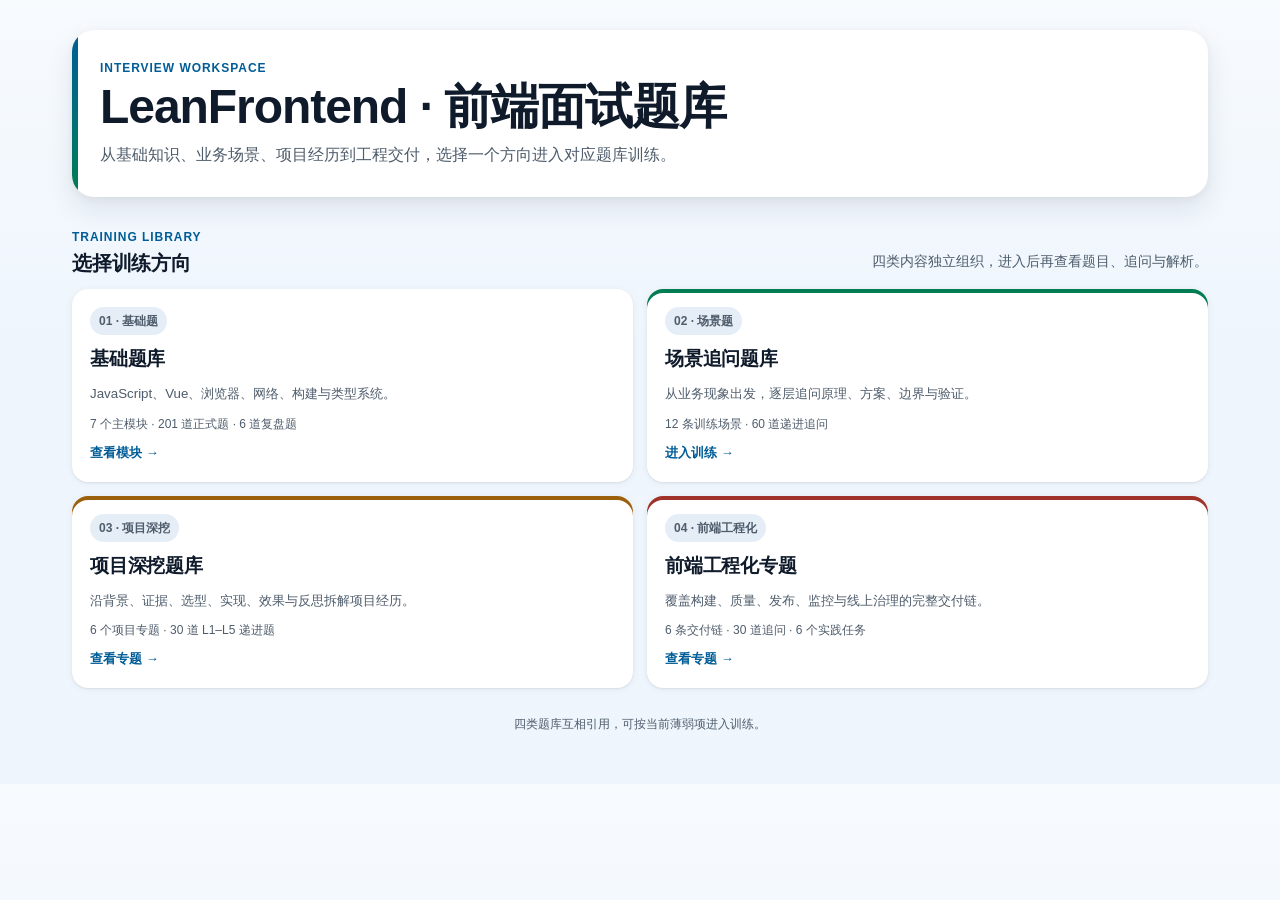
==== commit bd334011: "区分四大模块" ====
--- a/index.html
+++ b/index.html
@@ -1,35 +1,11 @@
 <!doctype html>
-<<<<<<< Updated upstream
-<html lang="zh-CN"><head><meta charset="utf-8"><meta name="viewport" content="width=device-width,initial-scale=1"><title>LeanFrontend · 前端面试题库</title>
-<style>
-:root{--bg:#f5f7fb;--paper:#fff;--text:#172033;--muted:#667085;--line:#e4e7ec;--primary:#2563eb;--primary-soft:#eff6ff;--accent-soft:#f5f3ff;--warn:#b45309;--warn-soft:#fffbeb;--danger:#b91c1c;--danger-soft:#fef2f2;--good:#047857;--good-soft:#ecfdf5;--shadow:0 10px 28px rgba(16,24,40,.07)}*{box-sizing:border-box}body{margin:0;background:var(--bg);color:var(--text);font-family:-apple-system,BlinkMacSystemFont,'Segoe UI','PingFang SC','Microsoft YaHei',sans-serif;line-height:1.7}.page{max-width:1180px;margin:auto;padding:28px}.hero{background:linear-gradient(135deg,var(--primary-soft),var(--accent-soft));border:1px solid var(--line);border-radius:24px;padding:30px;box-shadow:var(--shadow)}h1{margin:4px 0 8px;font-size:32px}.hero p{margin:0;color:var(--muted)}.note{margin:18px 0;background:var(--paper);border:1px solid var(--line);border-radius:16px;padding:18px;box-shadow:var(--shadow)}.summary{display:grid;grid-template-columns:repeat(4,1fr);gap:12px;margin:18px 0}.summary div{background:var(--paper);border:1px solid var(--line);border-radius:14px;padding:14px}.summary strong{display:block;font-size:22px}.summary span{color:var(--muted);font-size:13px}.index-grid{display:grid;grid-template-columns:repeat(3,1fr);gap:14px;margin-top:22px}.module{display:block;text-decoration:none;color:var(--text);background:var(--paper);border:1px solid var(--line);border-radius:16px;padding:18px;box-shadow:var(--shadow)}.module:hover{border-color:var(--primary)}.module strong{font-size:19px}.module small{display:block;color:var(--muted);margin-top:4px}.scenario{display:block;margin-top:20px;padding:23px;text-decoration:none;color:var(--text);background:linear-gradient(125deg,#dbeafe,#ede9fe);border:2px solid #93c5fd;border-radius:18px;box-shadow:var(--shadow)}.scenario strong{font-size:22px}.scenario small{display:block;color:#475569;margin-top:5px}.eyebrow{font-size:12px;letter-spacing:.08em;color:#1d4ed8;font-weight:800}.section{margin:26px 0 8px}.footer{text-align:center;color:var(--muted);font-size:12px;padding:28px}@media(max-width:800px){.page{padding:14px}.index-grid{grid-template-columns:1fr}.summary{grid-template-columns:repeat(2,1fr)}.hero{padding:22px}h1{font-size:26px}}
-</style></head>
-<body><main class="page"><header class="hero"><h1>LeanFrontend · 前端面试题库</h1><p>基础知识 + 场景追问双轨训练：基础模块按 S/A/B 查漏补缺；场景模块从业务现象出发，连续追问原理、方案、边界与验证。</p></header>
-<section class="summary"><div><strong>10</strong><span>基础模块</span></div><div><strong>251</strong><span>基础题目</span></div><div><strong>12 / 60</strong><span>场景链 / 递进题</span></div><div><strong>双轨训练</strong><span>知识储备 + 知识调用</span></div></section>
-<a class="scenario" href="scenarios.html"><span class="eyebrow">NEW · 场景驱动 / 连续追问</span><br><strong>进入场景追问题库 →</strong><small>12 条真实问题启发的训练场景 · 60 道递进追问 · 按领域/优先级筛选 · 折叠参考答案 · 关联基础题 · 最小实验</small></a>
-<div class="note"><strong>推荐练法：</strong>先闭卷答场景入口问题，再按层展开参考思路；答不上来才跳回关联基础模块。场景练习优先顺序 P1/P2/P3 是个人训练规划，不代表外部面试频率统计。</div>
-<h2 class="section">基础知识模块 <small style="font-weight:normal;color:var(--muted)">· 251 道 / 10 类</small></h2>
-<div class="index-grid">
-<a class="module" href="javascript.html"><strong>JavaScript</strong><small>经典核心 + API / 易错细节</small><small>共 55 题 · S 20 / A 20 / B 15</small></a>
-<a class="module" href="vue.html"><strong>Vue</strong><small>主栈核心 + API 完整性 / 易错细节</small><small>共 36 题 · S 15 / A 16 / B 5</small></a>
-<a class="module" href="browser.html"><strong>浏览器</strong><small>渲染 / 存储 / 事件 / 性能 API</small><small>共 25 题 · S 8 / A 11 / B 6</small></a>
-<a class="module" href="network.html"><strong>网络</strong><small>HTTP / 缓存 / 跨域 / 实时通信</small><small>共 25 题 · S 10 / A 12 / B 3</small></a>
-<a class="module" href="webpack-vite.html"><strong>Webpack / Vite</strong><small>构建原理 + API / 配置完整性</small><small>共 20 题 · S 8 / A 9 / B 3</small></a>
-<a class="module" href="es6.html"><strong>ES6+</strong><small>语法 / API 宽度 + 机制</small><small>共 20 题 · S 5 / A 10 / B 5</small></a>
-<a class="module" href="typescript.html"><strong>TypeScript</strong><small>高级前端基本盘 + 易错细节</small><small>共 20 题 · S 6 / A 9 / B 5</small></a>
-<a class="module" href="css.html"><strong>CSS</strong><small>高频基础 + API 宽度</small><small>共 20 题 · S 6 / A 9 / B 5</small></a>
-<a class="module" href="html-dom.html"><strong>HTML / DOM / BOM</strong><small>容易被忽略的基础宽度</small><small>共 15 题 · S 3 / A 7 / B 5</small></a>
-<a class="module" href="security.html"><strong>前端安全</strong><small>认证 / XSS / CSRF / 跨域</small><small>共 15 题 · S 5 / A 6 / B 4</small></a>
-</div><footer class="footer">场景题中的用户面试原题与公开参考、训练改编会分别标注来源；保留原有各基础模块页面。</footer></main></body></html>
-=======
 <html lang="zh-CN">
 
 <head>
   <meta charset="utf-8">
   <meta name="viewport" content="width=device-width,initial-scale=1">
-  <title>前端基础面试题库 V1</title>
+  <title>LeanFrontend · 前端面试题库</title>
   <link rel="stylesheet" href="assets/basic.css">
-  <script src="assets/basic.js" defer></script>
 </head>
 
 <body class="home-page">
@@ -37,109 +13,56 @@
   <main id="main-content" class="page">
     <header class="hero">
       <div class="eyebrow">Interview workspace</div>
-      <h1>前端基础面试题库 V1</h1>
-      <p>基于近年公开真实面经样本 + 你的真实面试失分点整理。先按 S 级打穿核心，再用 A/B 级补宽度，适合移动端碎片刷题，也适合 PC 端长时间复盘。</p>
+      <h1>LeanFrontend · 前端面试题库</h1>
+      <p>从基础知识、业务场景、项目经历到工程交付，选择一个方向进入对应题库训练。</p>
     </header>
 
-    <section class="summary" aria-label="题库概览">
-      <div><strong>7</strong><span>已上线基础模块</span></div>
-      <div><strong>201</strong><span>正式题库题量</span></div>
-      <div><strong>6</strong><span>水滴修复包题目</span></div>
-      <div><strong>3</strong><span>待补齐模块</span></div>
-    </section>
+    <section class="module-section" aria-labelledby="library-title">
+      <div class="library-heading">
+        <div>
+          <div class="section-kicker">Training library</div>
+          <h2 id="library-title">选择训练方向</h2>
+        </div>
+        <p>四类内容独立组织，进入后再查看题目、追问与解析。</p>
+      </div>
 
-    <section class="home-intro" aria-label="学习路径">
-      <div class="learning-path">
-        <strong>推荐顺序</strong>
-        <p>JavaScript → Vue → 浏览器 → 网络 → Webpack/Vite → ES6+ → TypeScript。先只打穿 S 级，再补 A，最后用 B 做扫盲。</p>
-      </div>
-      <div class="module-panel">
-        <span class="section-kicker">Current focus</span>
-        <p>入口页只保留可打开页面；CSS、HTML/DOM/BOM、前端安全暂时作为待补齐模块展示，避免误点断链。</p>
-      </div>
-    </section>
+      <div class="library-grid">
+        <a class="module library-card" href="basics.html">
+          <span class="module-status">01 · 基础题</span>
+          <strong>基础题库</strong>
+          <small>JavaScript、Vue、浏览器、网络、构建与类型系统。</small>
+          <span class="module-count">7 个主模块 · 201 道正式题 · 6 道复盘题</span>
+          <span class="library-link">查看模块 <span aria-hidden="true">→</span></span>
+        </a>
 
-    <section class="module-section" aria-labelledby="ready-modules">
-      <h2 id="ready-modules">已上线模块</h2>
-      <div class="module-grid">
-        <a class="module" href="javascript.html">
-          <span class="module-status">核心优先</span>
-          <strong>JavaScript</strong>
-          <small>经典核心 + API / 易错细节</small>
-          <span class="module-count">55 题 · S 20 / A 20 / B 15</span>
+        <a class="module library-card" href="scenarios.html">
+          <span class="module-status">02 · 场景题</span>
+          <strong>场景追问题库</strong>
+          <small>从业务现象出发，逐层追问原理、方案、边界与验证。</small>
+          <span class="module-count">12 条训练场景 · 60 道递进追问</span>
+          <span class="library-link">进入训练 <span aria-hidden="true">→</span></span>
         </a>
-        <a class="module" href="vue.html">
-          <span class="module-status">主栈</span>
-          <strong>Vue</strong>
-          <small>主栈核心 + API完整性 / 易错细节</small>
-          <span class="module-count">36 题 · S 15 / A 16 / B 5</span>
+
+        <a class="module library-card" href="projects.html">
+          <span class="module-status">03 · 项目深挖</span>
+          <strong>项目深挖题库</strong>
+          <small>沿背景、证据、选型、实现、效果与反思拆解项目经历。</small>
+          <span class="module-count">6 个项目专题 · 30 道 L1–L5 递进题</span>
+          <span class="library-link">查看专题 <span aria-hidden="true">→</span></span>
         </a>
-        <a class="module" href="browser.html">
-          <span class="module-status">机制</span>
-          <strong>浏览器</strong>
-          <small>渲染 / 存储 / 事件 / 性能 API</small>
-          <span class="module-count">25 题 · S 8 / A 11 / B 6</span>
-        </a>
-        <a class="module" href="network.html">
-          <span class="module-status">高频</span>
-          <strong>网络</strong>
-          <small>HTTP / 缓存 / 跨域 / 实时通信</small>
-          <span class="module-count">25 题 · S 10 / A 12 / B 3</span>
-        </a>
-        <a class="module" href="webpack-vite.html">
-          <span class="module-status">工程</span>
-          <strong>Webpack / Vite</strong>
-          <small>构建原理 + API / 配置完整性</small>
-          <span class="module-count">20 题 · S 8 / A 9 / B 3</span>
-        </a>
-        <a class="module" href="es6.html">
-          <span class="module-status">宽度</span>
-          <strong>ES6+</strong>
-          <small>语法/API 宽度 + 机制</small>
-          <span class="module-count">20 题 · S 5 / A 10 / B 5</span>
-        </a>
-        <a class="module" href="typescript.html">
-          <span class="module-status">进阶</span>
-          <strong>TypeScript</strong>
-          <small>高级前端基本盘 + 易错细节</small>
-          <span class="module-count">20 题 · S 6 / A 9 / B 5</span>
-        </a>
-        <a class="module" href="shuidi_frontend_basic_interview_notes.html">
-          <span class="module-status">失分修复</span>
-          <strong>水滴技术面修复包</strong>
-          <small>真实面试失分点的折叠式复习页</small>
-          <span class="module-count">6 题 · 闭卷口述优先</span>
+
+        <a class="module library-card" href="engineering.html">
+          <span class="module-status">04 · 前端工程化</span>
+          <strong>前端工程化专题</strong>
+          <small>覆盖构建、质量、发布、监控与线上治理的完整交付链。</small>
+          <span class="module-count">6 条交付链 · 30 道追问 · 6 个实践任务</span>
+          <span class="library-link">查看专题 <span aria-hidden="true">→</span></span>
         </a>
       </div>
     </section>
 
-    <section class="module-section" aria-labelledby="pending-modules">
-      <h2 id="pending-modules">待补齐模块</h2>
-      <div class="module-grid">
-        <div class="module is-disabled" aria-disabled="true">
-          <span class="module-status">待补齐</span>
-          <strong>CSS</strong>
-          <small>高频基础 + API宽度</small>
-          <span class="module-count">计划 20 题 · 暂无页面</span>
-        </div>
-        <div class="module is-disabled" aria-disabled="true">
-          <span class="module-status">待补齐</span>
-          <strong>HTML / DOM / BOM</strong>
-          <small>容易被忽略的基础宽度</small>
-          <span class="module-count">计划 15 题 · 暂无页面</span>
-        </div>
-        <div class="module is-disabled" aria-disabled="true">
-          <span class="module-status">待补齐</span>
-          <strong>前端安全</strong>
-          <small>认证 / XSS / CSRF / 跨域</small>
-          <span class="module-count">计划 15 题 · 暂无页面</span>
-        </div>
-      </div>
-    </section>
-
-    <div class="footer">工程题和项目题将放在独立目录，使用不同答题范式。</div>
+    <div class="footer">四类题库互相引用，可按当前薄弱项进入训练。</div>
   </main>
 </body>
 
 </html>
->>>>>>> Stashed changes
--- a/assets/basic.css
+++ b/assets/basic.css
@@ -705,6 +705,53 @@
   gap: 14px;
 }
 
+.library-heading {
+  display: flex;
+  align-items: end;
+  justify-content: space-between;
+  gap: 24px;
+  margin: 30px 0 14px;
+}
+
+.library-heading h2 {
+  margin: 4px 0 0;
+}
+
+.library-heading p {
+  margin: 0 0 2px;
+  color: var(--muted);
+  font-size: 14px;
+}
+
+.library-grid {
+  display: grid;
+  grid-template-columns: repeat(2, minmax(0, 1fr));
+  gap: 14px;
+}
+
+.library-card {
+  min-height: 196px;
+  box-shadow: inset 0 4px 0 var(--primary), var(--shadow-sm);
+}
+
+.library-card:nth-child(2) {
+  box-shadow: inset 0 4px 0 var(--accent), var(--shadow-sm);
+}
+
+.library-card:nth-child(3) {
+  box-shadow: inset 0 4px 0 var(--warn), var(--shadow-sm);
+}
+
+.library-card:nth-child(4) {
+  box-shadow: inset 0 4px 0 var(--danger), var(--shadow-sm);
+}
+
+.library-link {
+  color: var(--primary);
+  font-size: 13px;
+  font-weight: 780;
+}
+
 .module {
   display: grid;
   min-height: 150px;
@@ -785,8 +832,21 @@
   }
 
   .home-intro,
-  .module-grid {
+  .module-grid,
+  .library-grid {
     grid-template-columns: 1fr;
+  }
+
+  .library-heading {
+    display: block;
+  }
+
+  .library-heading p {
+    margin-top: 8px;
+  }
+
+  .library-card {
+    min-height: 164px;
   }
 
   .toolbar.study-controls {
